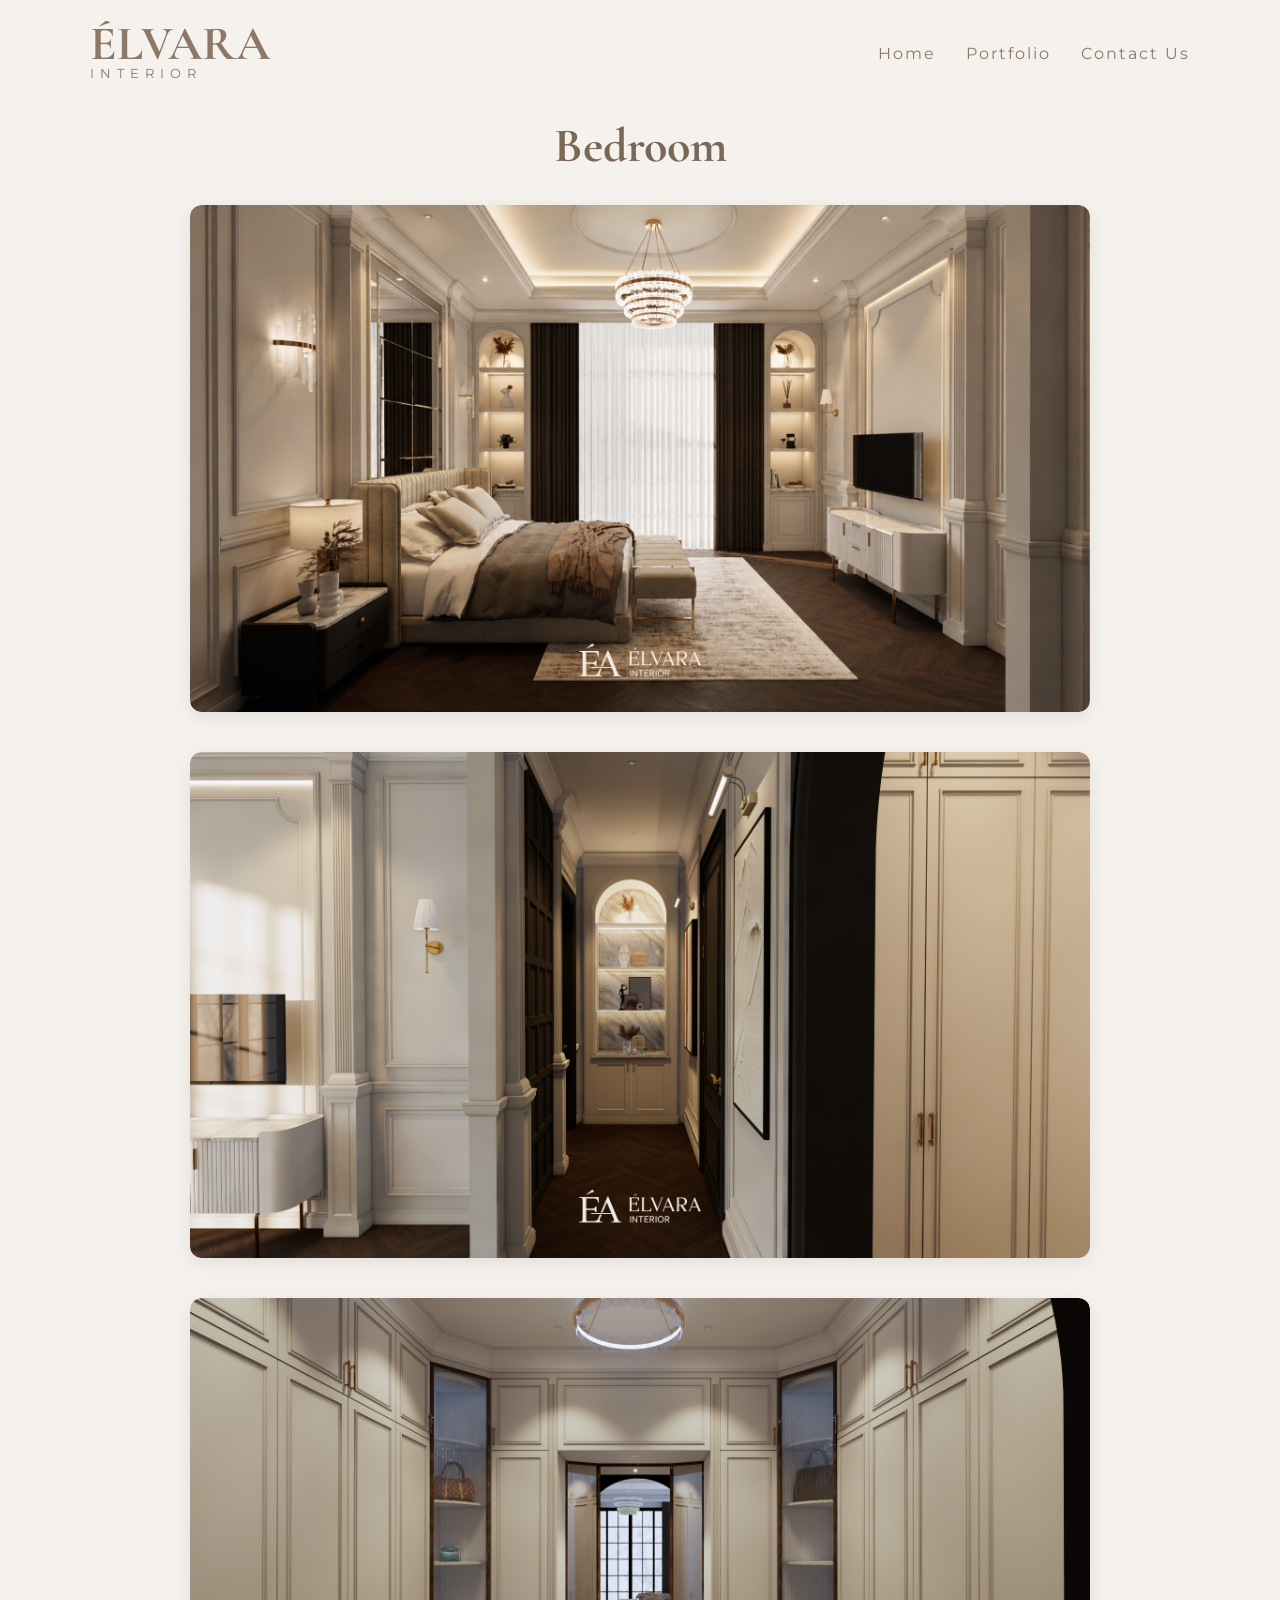
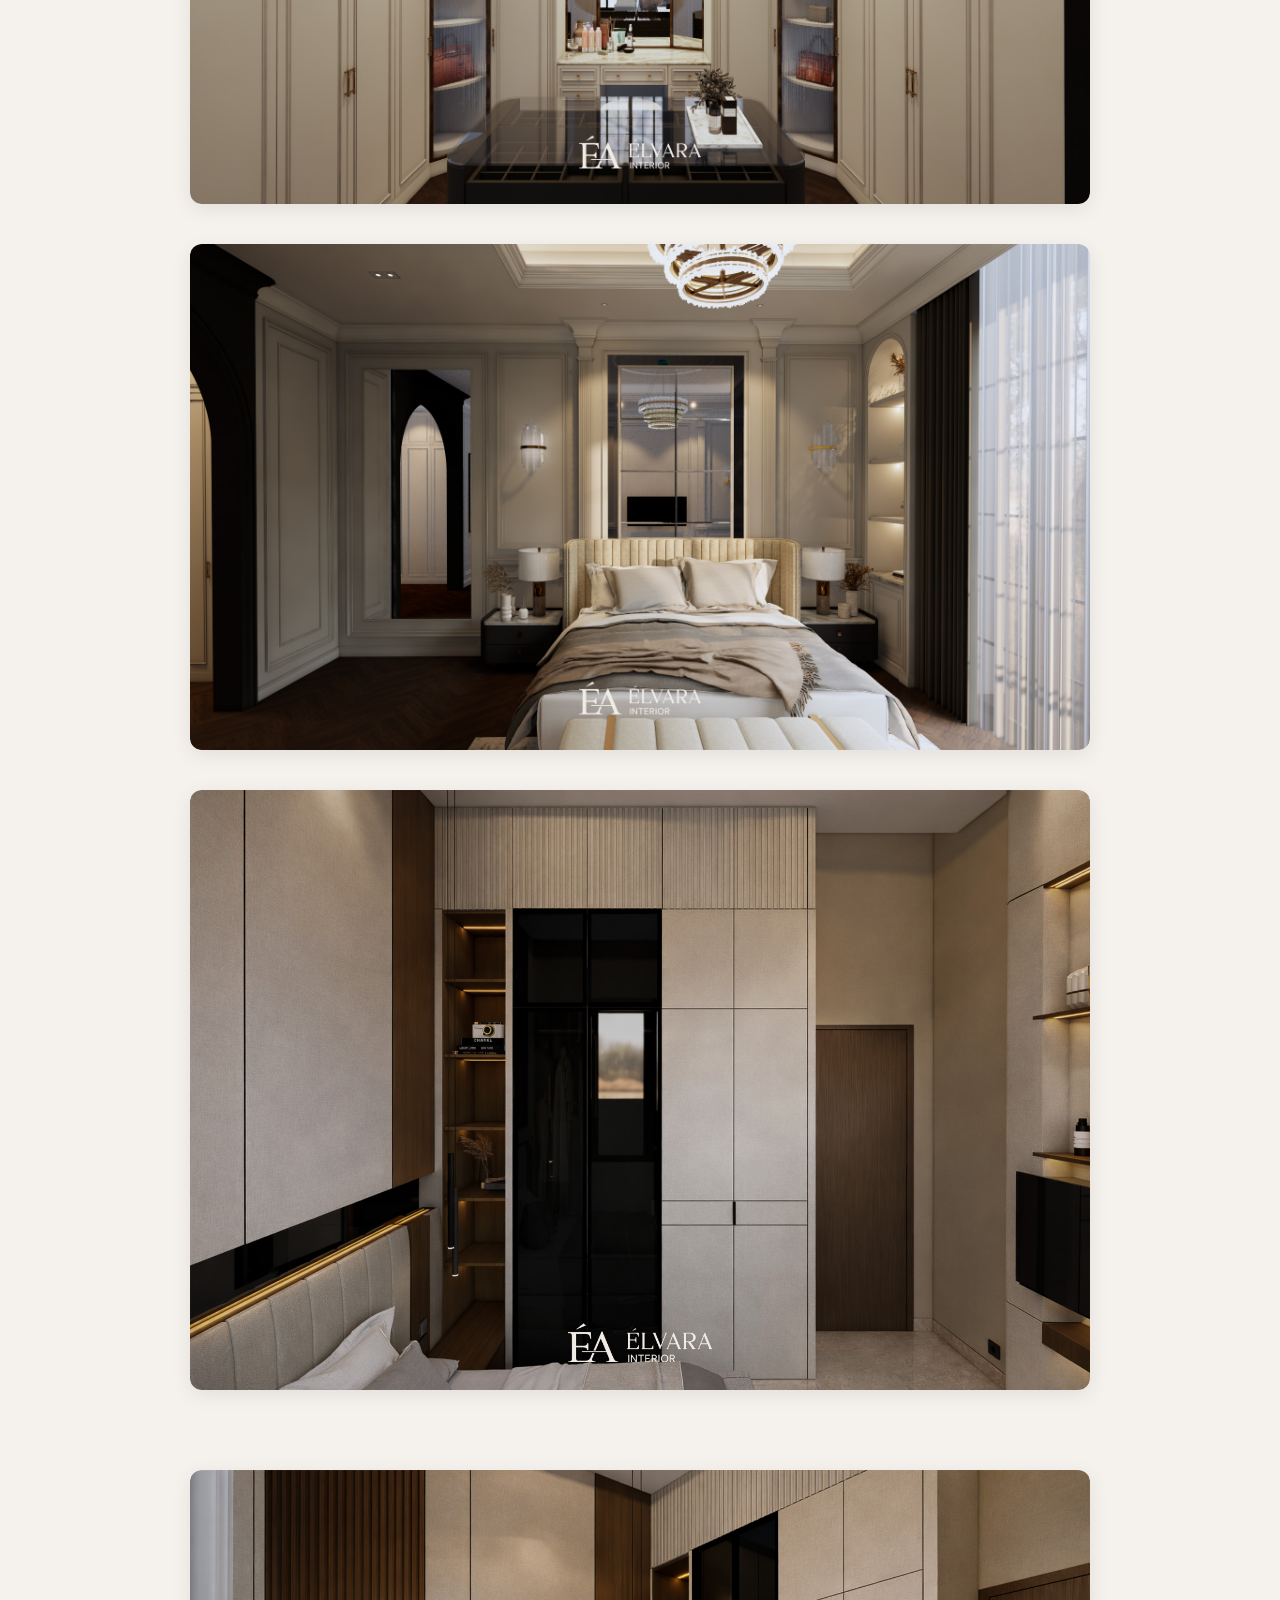
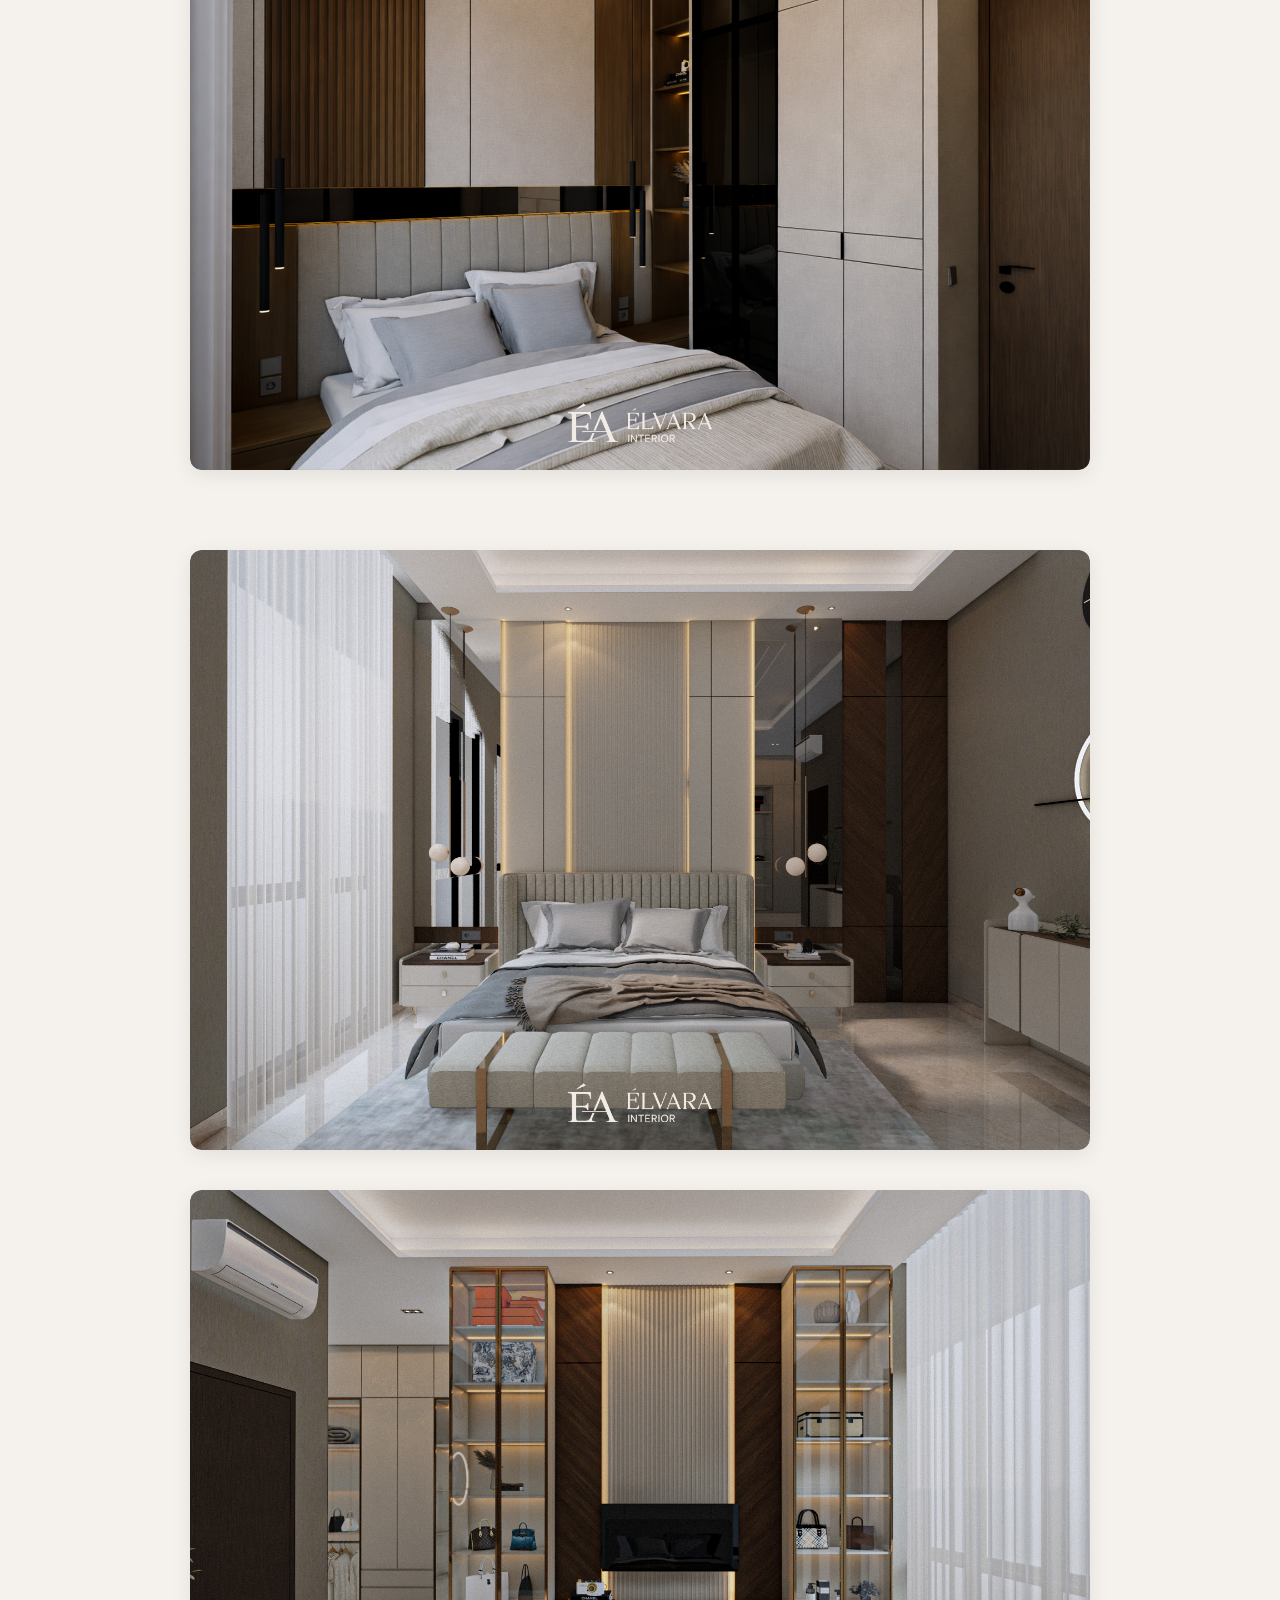
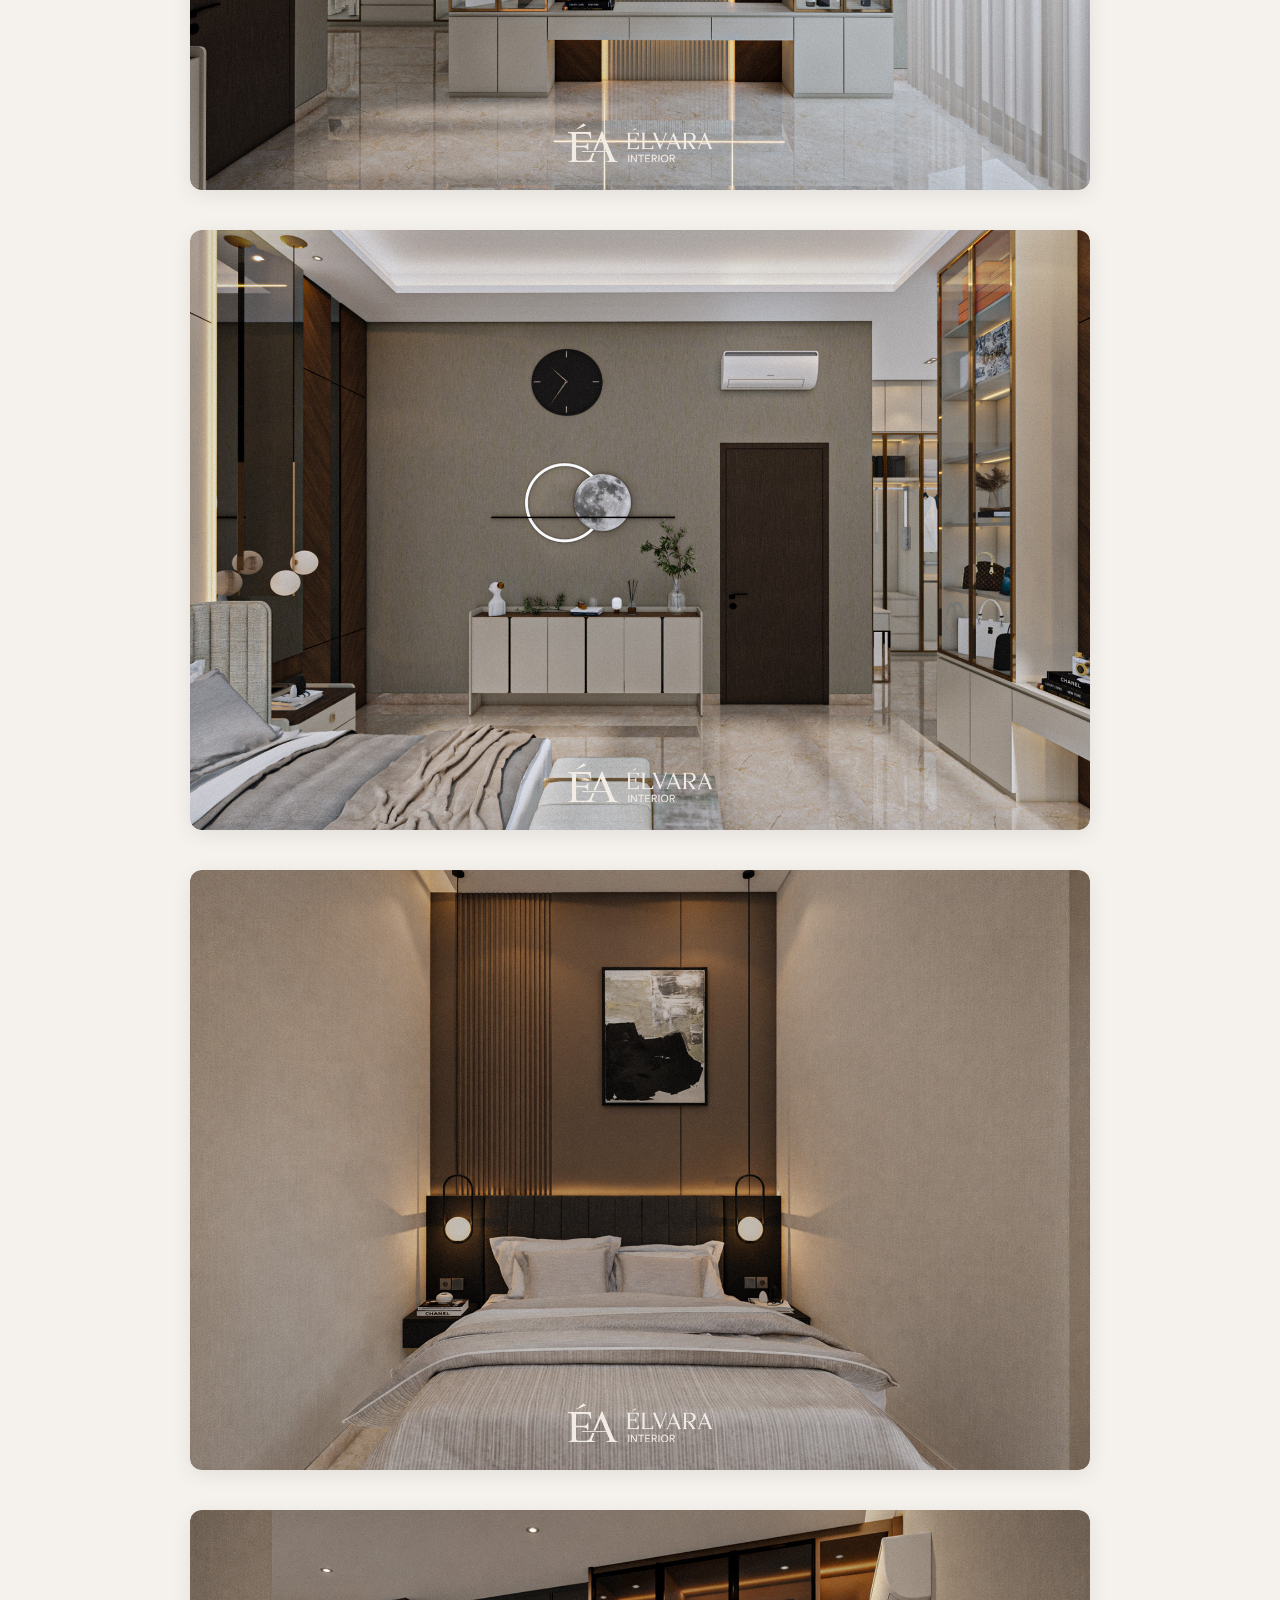
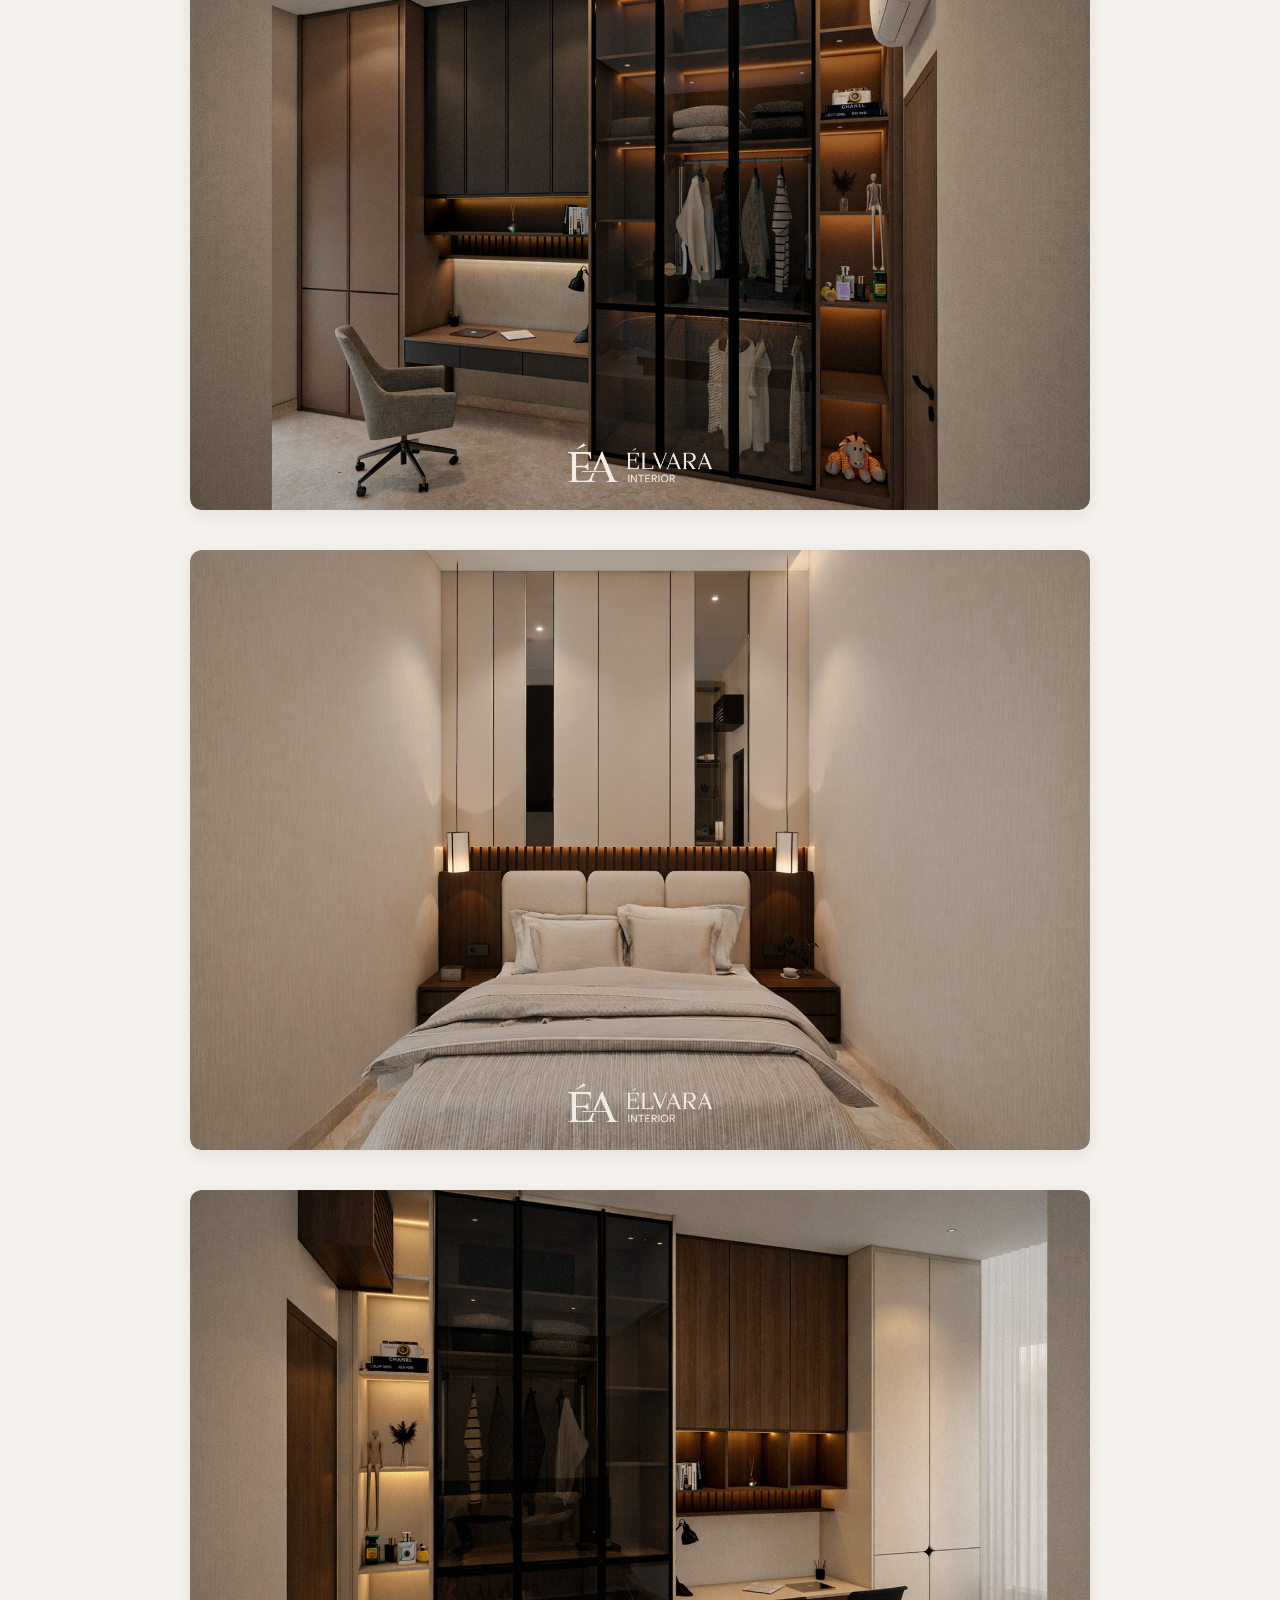
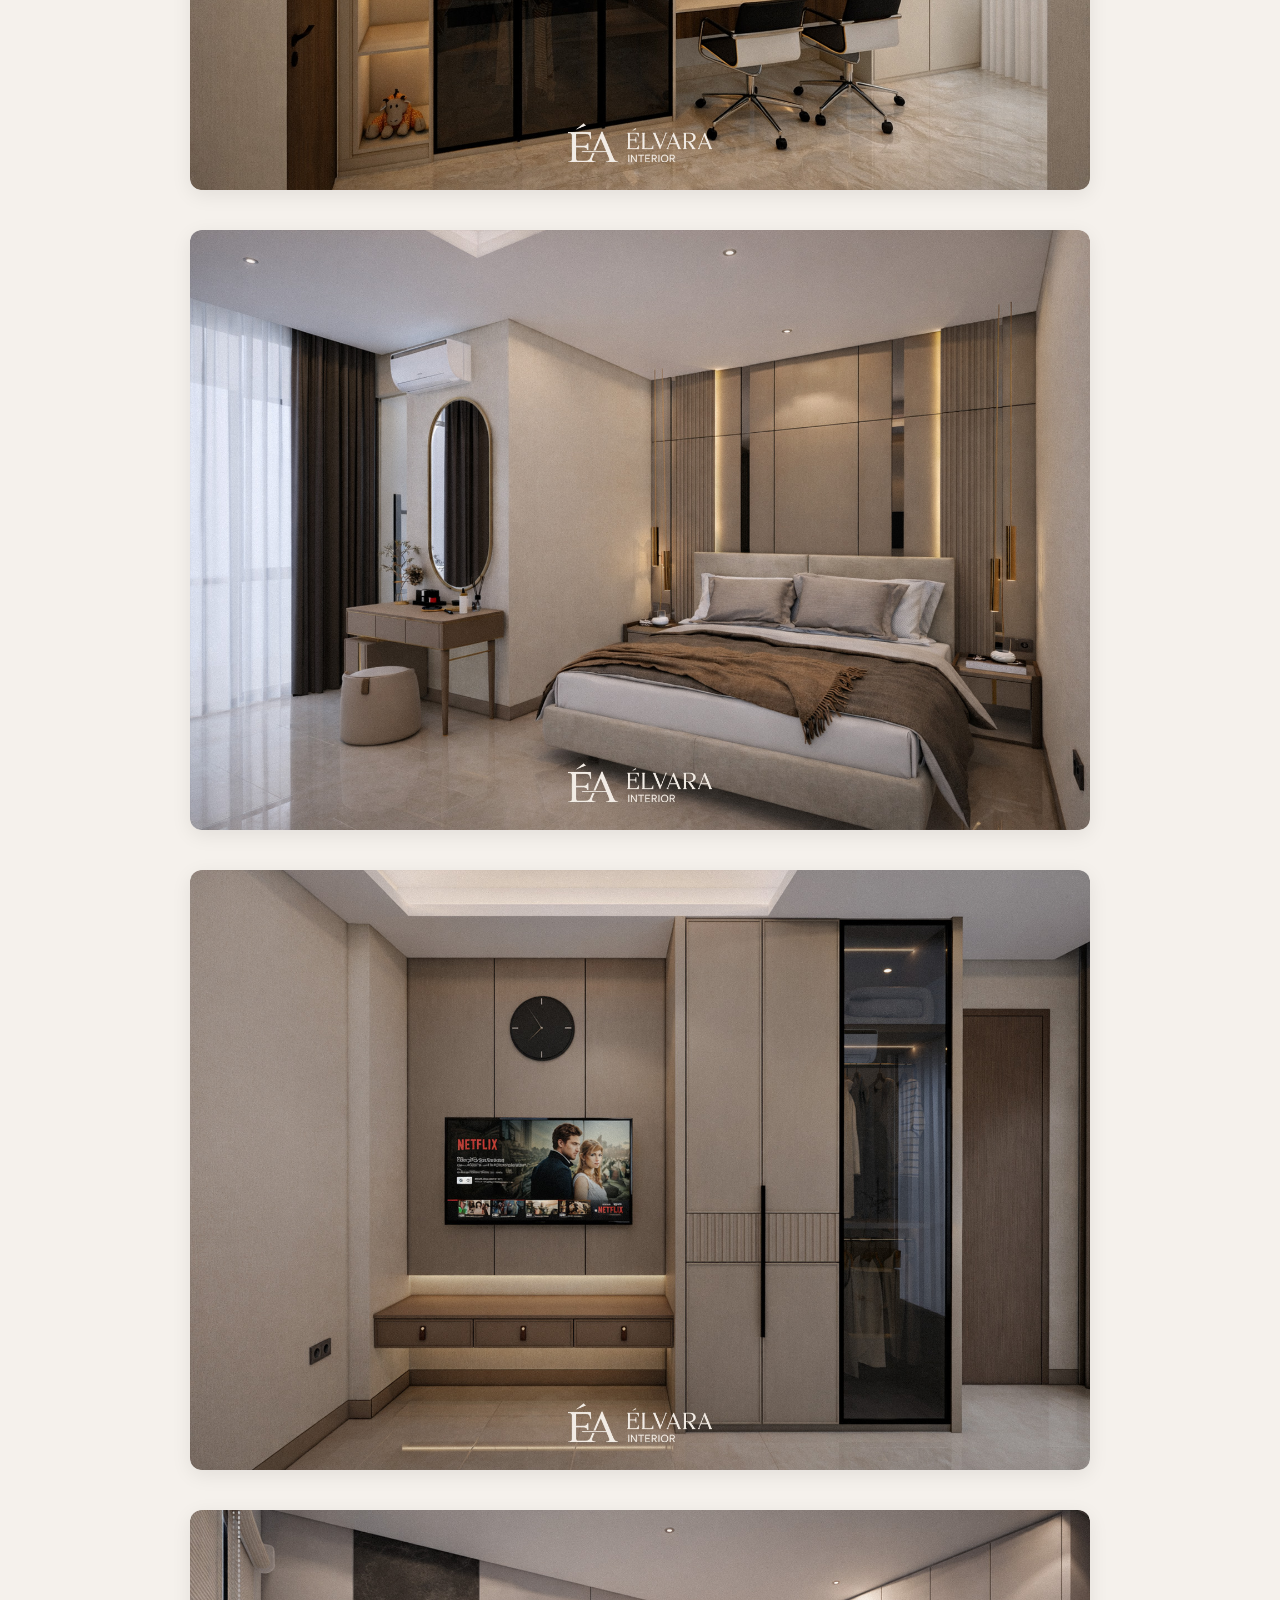
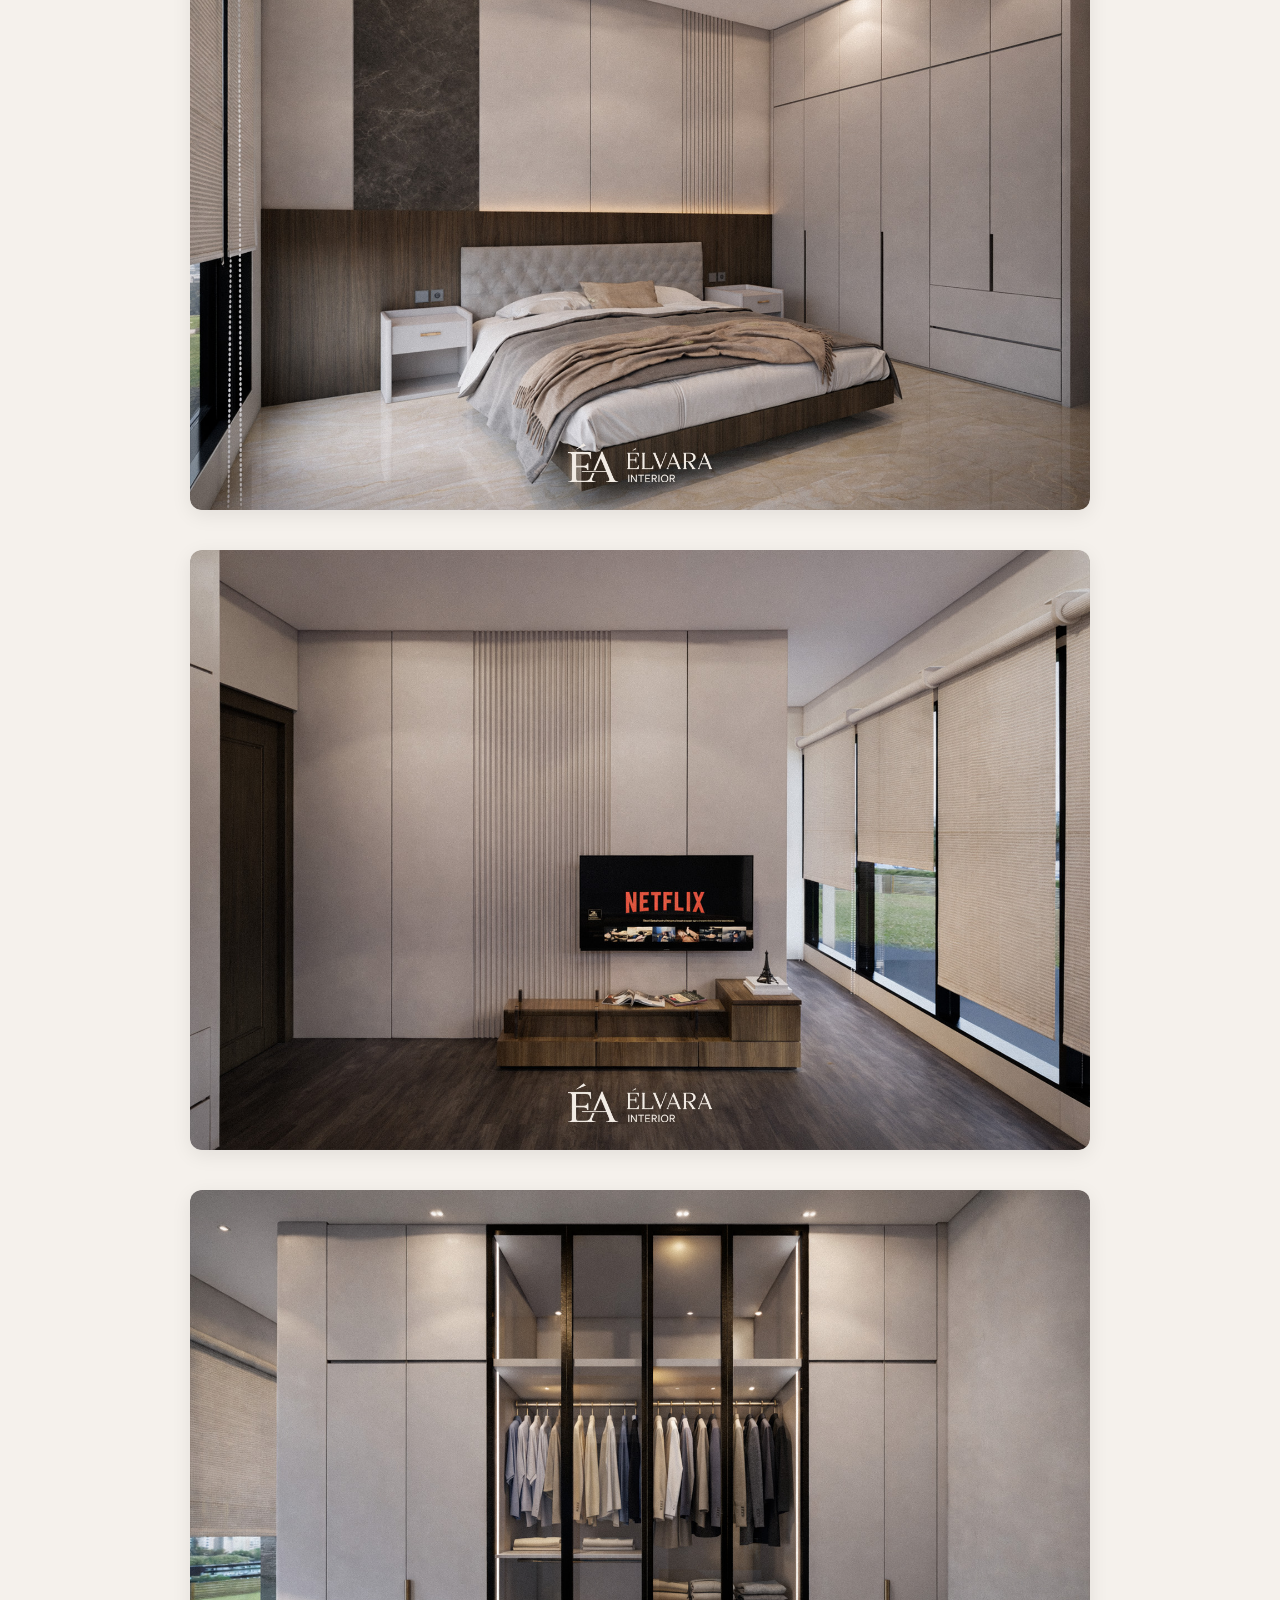
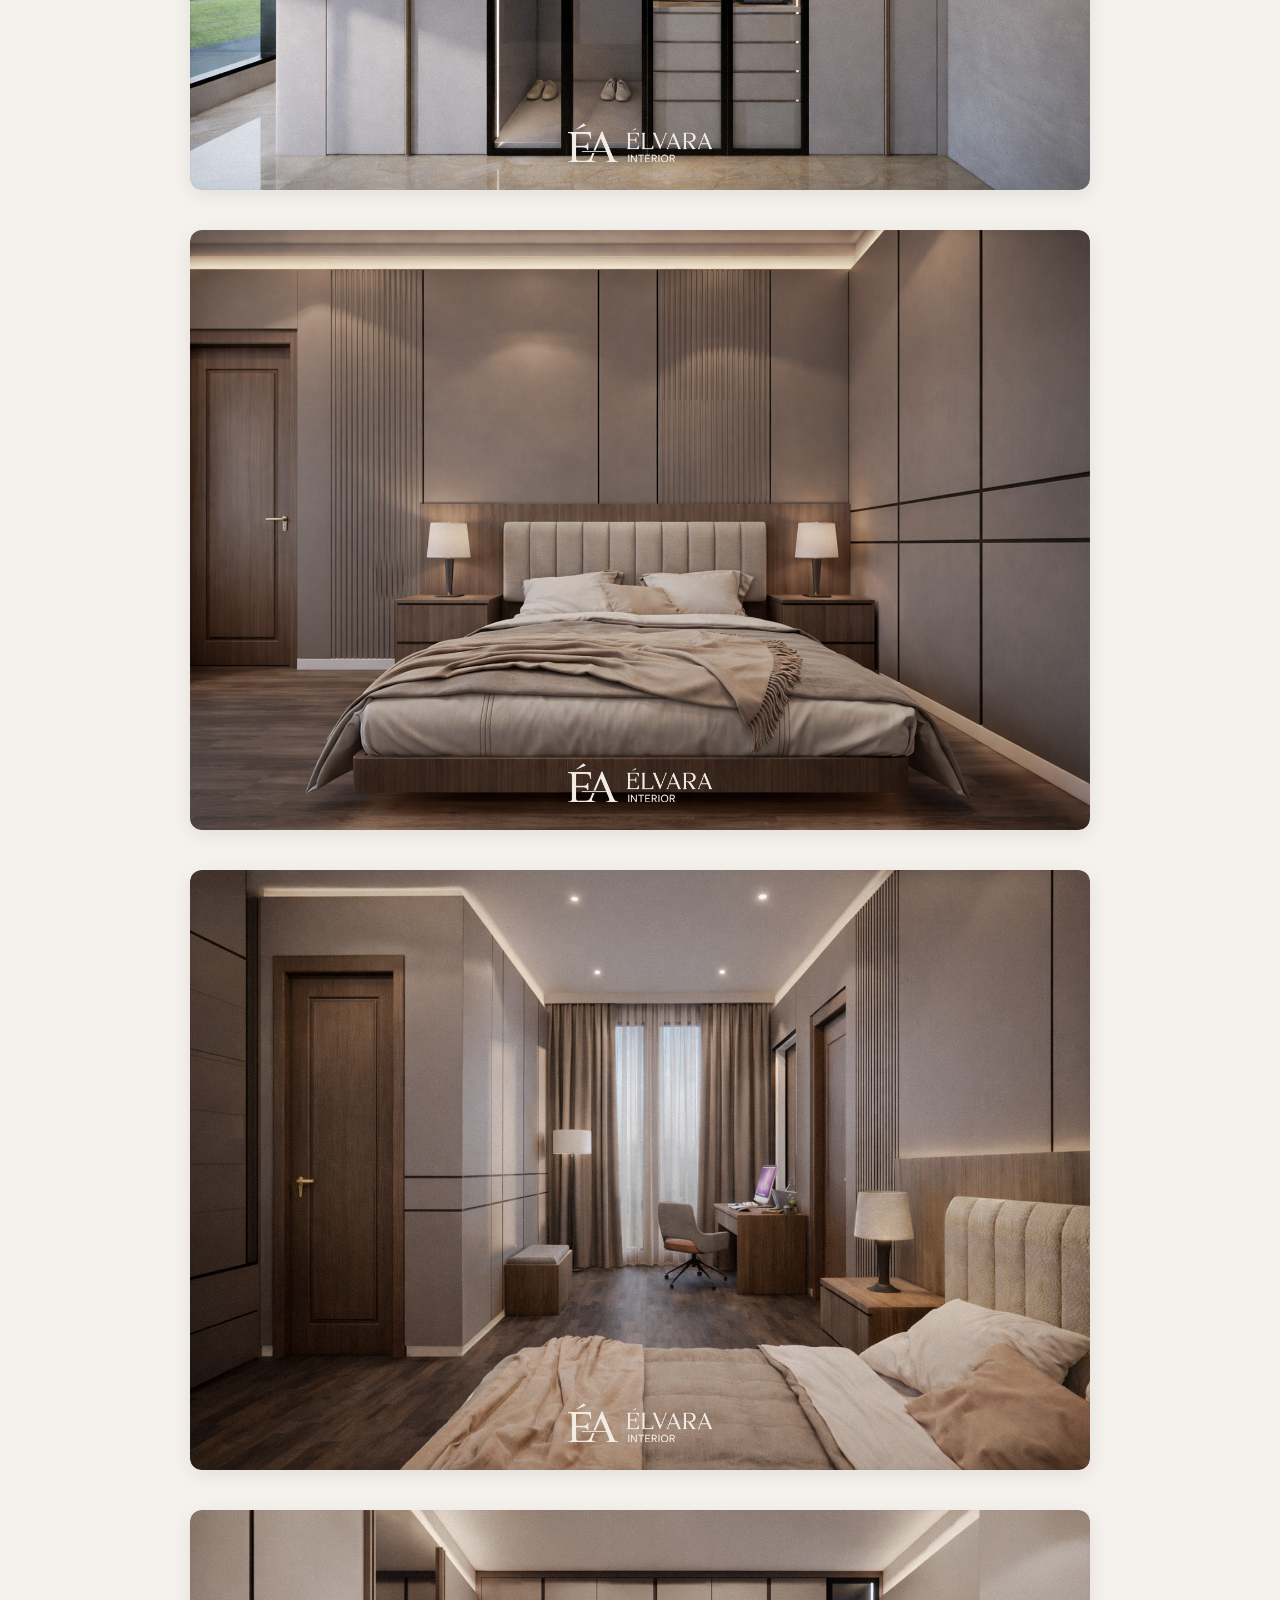
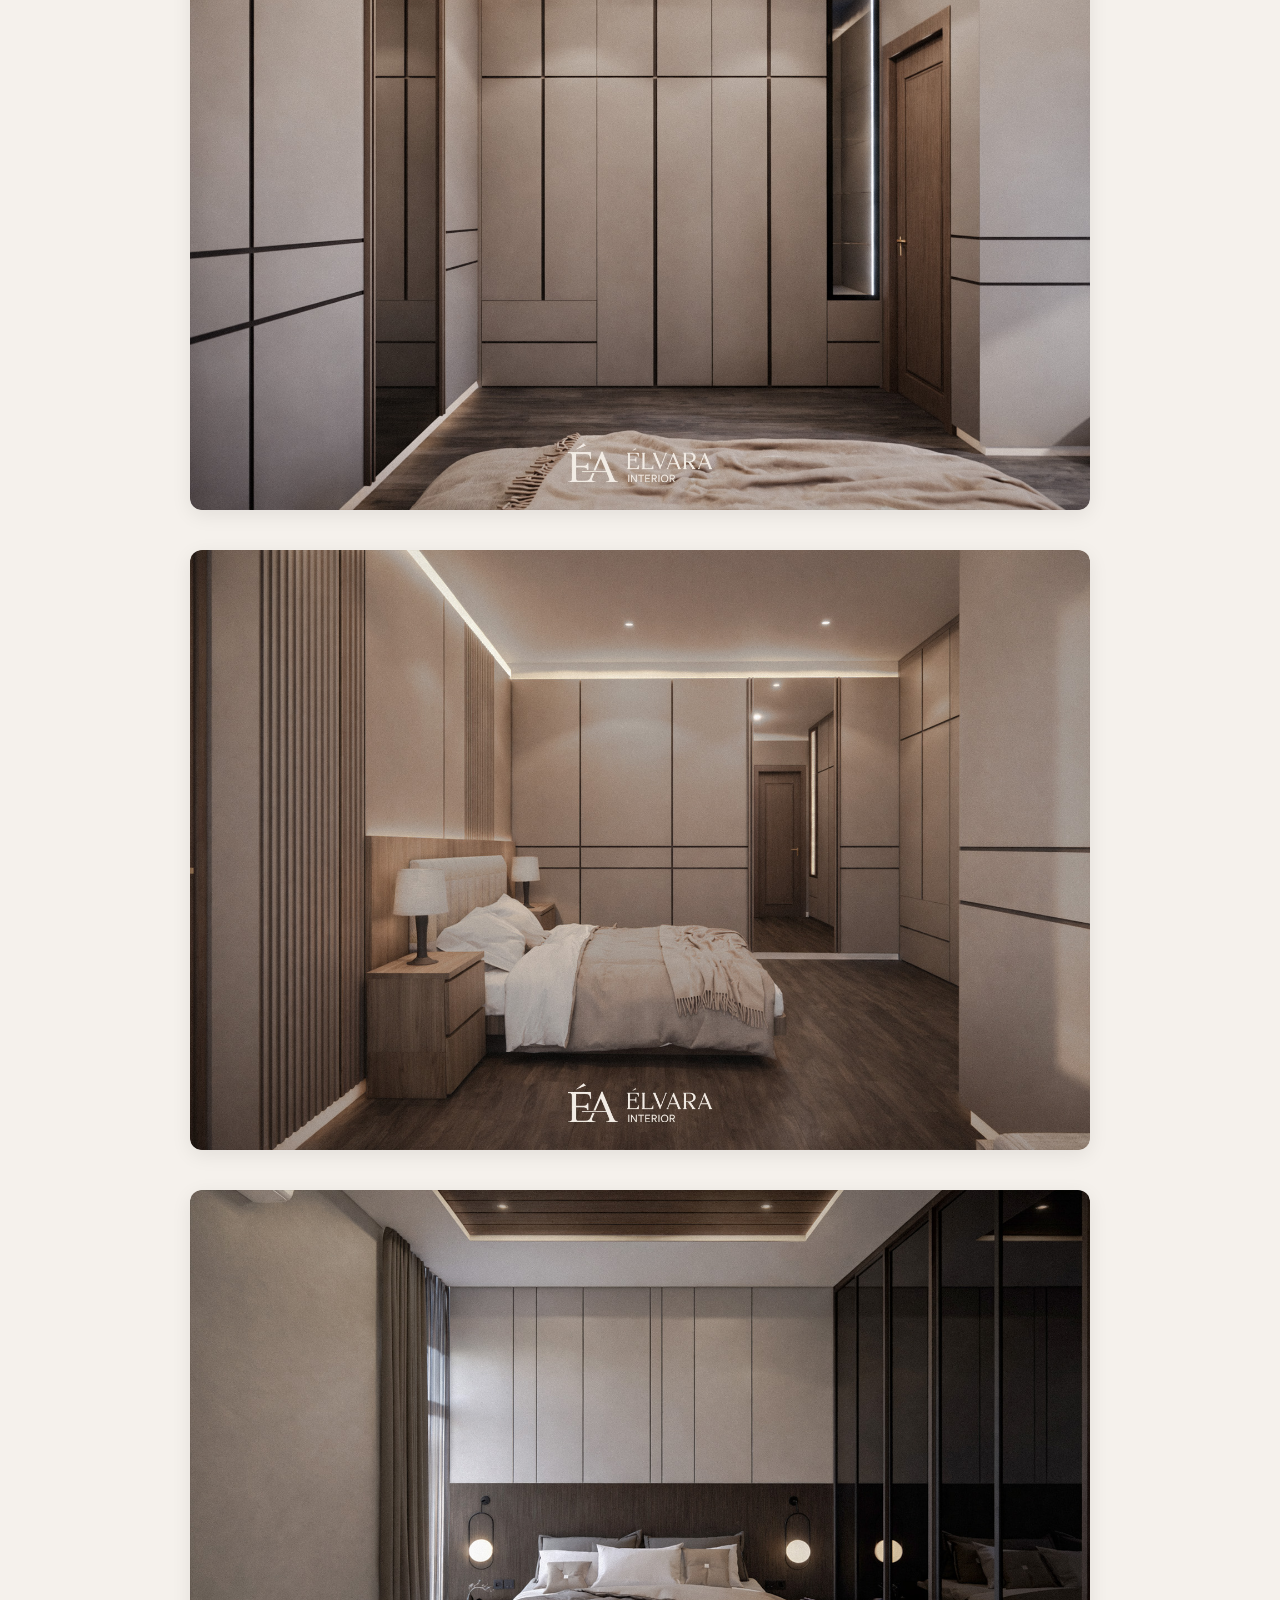
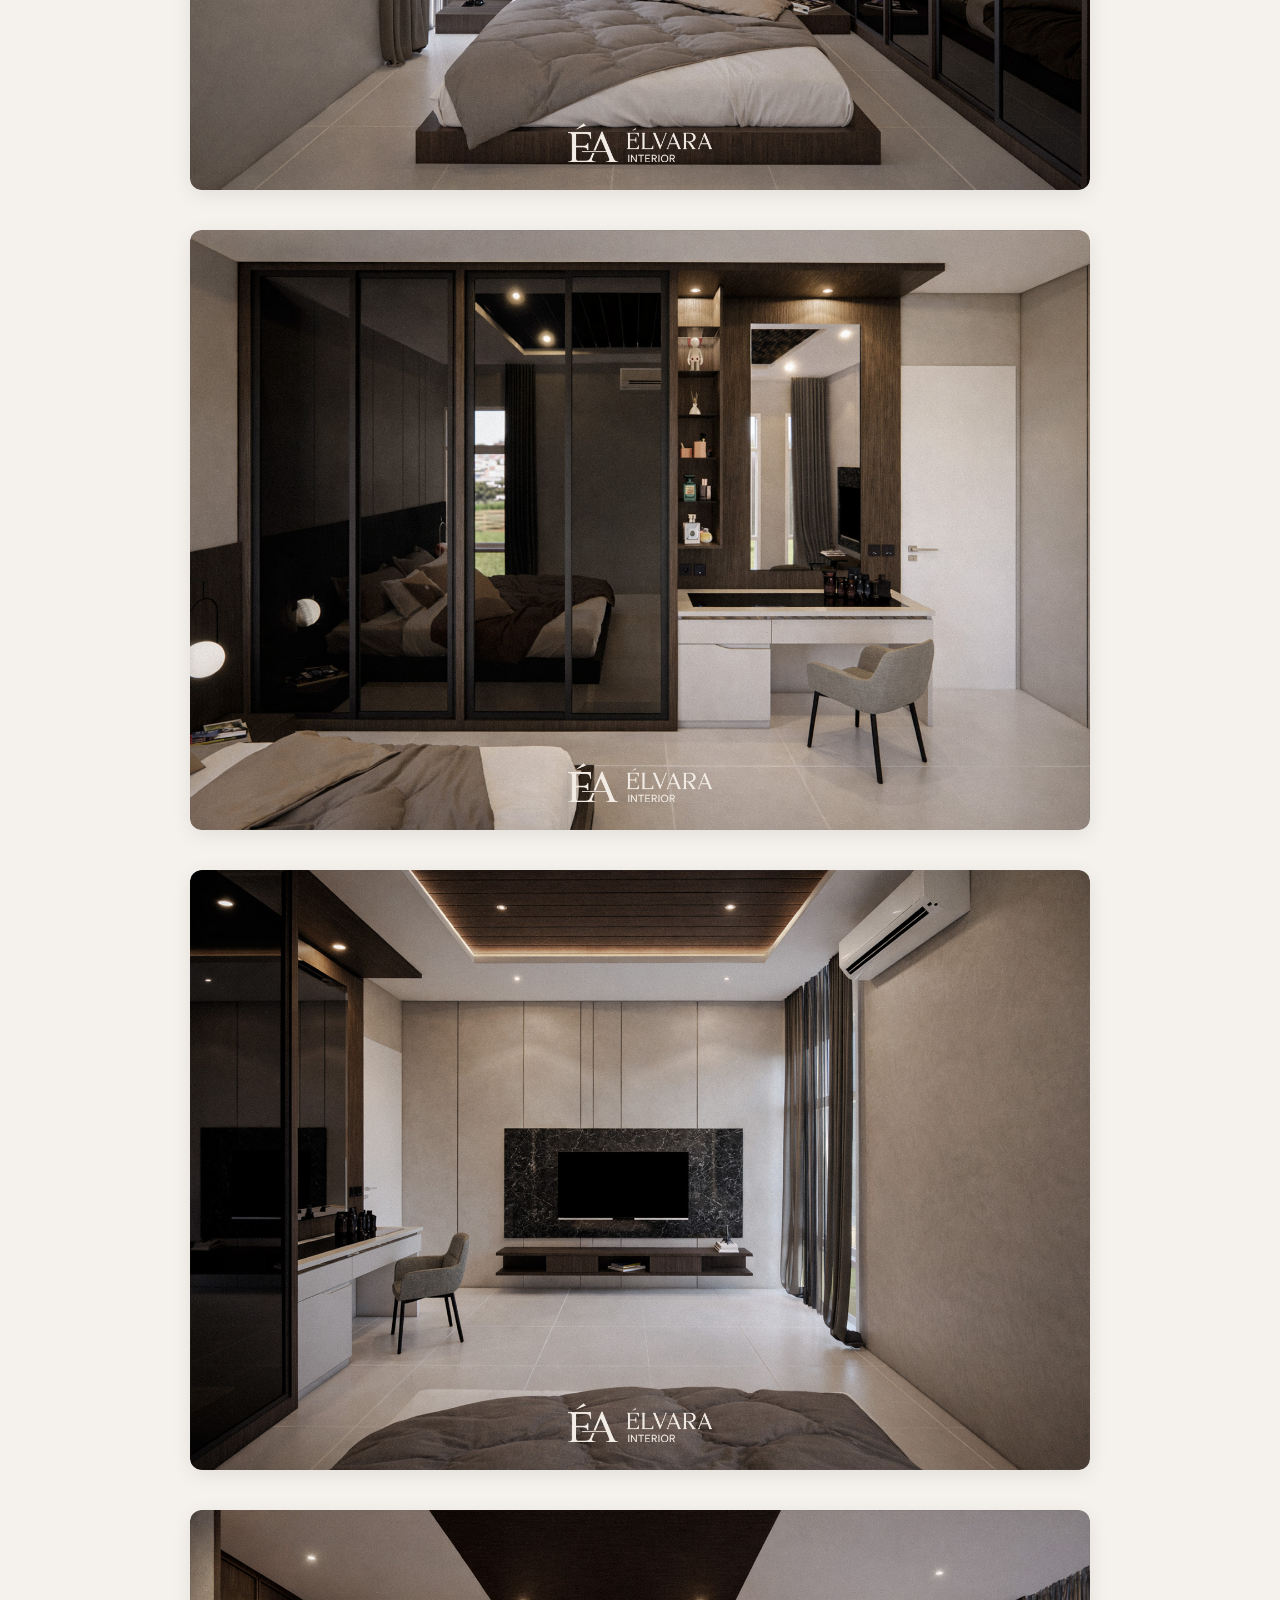
==== bedroom.html @ 2f5fa005 "elvara-interior" ====
<!DOCTYPE html>
<html lang="en">
<head>
    <meta charset="UTF-8">
    <meta name="viewport" content="width=device-width, initial-scale=1.0">
    <link rel="preconnect" href="https://fonts.gstatic.com" crossorigin>

<link href="https://fonts.googleapis.com/css2?family=Cormorant+Garamond:wght@300;400;500;600&family=Montserrat:wght@300;400&display=swap" rel="stylesheet">

<link rel="stylesheet" href="style.css">

<link rel="stylesheet"
href="https://cdnjs.cloudflare.com/ajax/libs/font-awesome/6.5.2/css/all.min.css">
    <title>Bedroom</title>
</head>
<body>
    <header>
        <div class="logo">

            <h1>ÉLVARA</h1>

            <span>INTERIOR</span>

        </div>

        <nav>

            <a href="index.html">Home</a>
            <a href="portfolio.html">Portfolio</a>
            <a href="contact.html">Contact Us</a>

        </nav>
    </header>
        
    <section class="page-title">
        <h2>Bedroom</h2>
    </section>
        <section class="gallery">

            <div class="project">
                <img src="bedroom 14.jpg" alt="">
            </div>

            <div class="project">
                <img src="bedroom 3.jpg" alt="">
            </div>

            <div class="project">
                <img src="bedroom 2.jpg" alt="">
            </div>

            <div class="project">
                <img src="bedroom 4.jpg" alt="">
            </div>

            <div class="project">
                <img src="Bedroom 5.jpg" alt="">
            </div>

            <div class="project">
                <img src="Bedroom 16.jpg" alt="">
            </div>

            <div class="project">
                <img src="bedroom 17.jpg" alt="">
            </div>

            <div class="project">
                <img src="Bedroom 18.jpg" alt="">
            </div>

            <div class="project">
                <img src="bedroom 19.jpg" alt="">
            </div>

            <div class="project">
                <img src="Bedroom 6.jpg" alt="">
            </div>
            <div class="project">
                <img src="Bedroom 7.jpg" alt="">
            </div>
            <div class="project">
                <img src="bedroom 20.jpg" alt="">
            </div>
            <div class="project">
                <img src="Bedroom 8.jpg" alt="">
            </div>
            <div class="project">
                <img src="bedroom 21.jpg" alt="">
            </div>
            <div class="project">
                <img src="Bedroom 9.jpg" alt="">
            </div>
            <div class="project">
                <img src="bedroom 22.jpg" alt="">
            </div>
            <div class="project">
                <img src="bedroom 23.jpg" alt="">
            </div>
            <div class="project">
                <img src="bedroom 24.jpg" alt="">
            </div>
            <div class="project">
                <img src="bedroom 25.jpg" alt="">
            </div>
            <div class="project">
                <img src="bedroom 26.jpg" alt="">
            </div>
            <div class="project">
                <img src="bedroom 1.jpg" alt="">
            </div>
            <div class="project">
                <img src="bedroom 27.jpg" alt="">
            </div>
            <div class="project">
                <img src="bedroom 28.jpg" alt="">
            </div>
            <div class="project">
                <img src="bedroom 29.jpg" alt="">
            </div>
            <div class="project">
                <img src="bedroom 30.jpg" alt="">
            </div>
            <div class="project">
                <img src="bedroom 31.jpg" alt="">
            </div>
            <div class="project">
                <img src="bedroom 32.jpg" alt="">
            </div>
            <div class="project">
                <img src="bedroom 33.jpg" alt="">
            </div>
            <div class="project">
                <img src="bedroom 34.jpg" alt="">
            </div>
            <div class="project">
                <img src="bedroom 35.jpg" alt="">
            </div>
            <div class="project">
                <img src="Bedroom 13.jpg" alt="">
            </div>
            <div class="project">
                <img src="Bedroom 36.jpg" alt="">
            </div>
            <div class="project">
                <img src="bedroom 37.jpg" alt="">
            </div>


        </section>

    <footer>

        © 2026 Elvara Interior

    </footer>

<script src="script.js"></script>
    
</body>
</html>
---- style.css ----
:root{

--bg:#F5F1EC;
--primary:#8D7868;
--accent:#E7DDD2;

}

*{
margin:0;
padding:0;
box-sizing:border-box;
}

html{
scroll-behavior:smooth;
}

body{

background:var(--bg);

font-family:'Montserrat',sans-serif;

color:var(--primary);

overflow-x:hidden;

}

/* SPLASH */

#splash{

position:fixed;

top:0;
left:0;

width:100%;
height:100vh;

background:var(--bg);

display:flex;

justify-content:center;
align-items:center;

z-index:9999;

animation:
fadeOut 2s ease forwards;

animation-delay:2s;

}

.splash-content{

text-align:center;

}

.splash-content h1{

font-family:'Cormorant Garamond',serif;

font-size:clamp(4rem,8vw,8rem);

letter-spacing:4px;

}

.splash-content span{

letter-spacing:10px;

display:block;

margin-top:5px;

}

.splash-content p{

margin-top:10px;

letter-spacing:3px;

}

@keyframes fadeOut{

to{

opacity:0;
visibility:hidden;

}

}

/* WEBSITE */

#website{

animation:showWebsite 3s;

}

@keyframes showWebsite{

from{
opacity:0;
}

to{
opacity:1;
}

}

header{

display:flex;

justify-content:space-between;

align-items:center;

padding:25px 7%;

}

.logo h1{

font-family:'Cormorant Garamond',serif;

font-size:3rem;

line-height:.8;

}

.logo span{

letter-spacing:6px;

font-size:.8rem;

}

nav{

display:flex;
gap:30px;

}

nav a{

text-decoration:none;

color:var(--primary);

letter-spacing:2px;

}

/* HERO */

.hero{

padding:0 7%;

}

.hero img{

width:100%;

display:block;

object-fit:cover;

border-radius: 10px;

}

/* ABOUT */

.about{

padding:90px 10%;

text-align:center;

}

.about h2{

font-family:'Cormorant Garamond',serif;

font-size:clamp(2rem,4vw,4rem);

margin-bottom:20px;

}

.about p{

max-width:700px;

margin:auto;

line-height:2;

}

/* WHY */

.why{

padding:90px 7%;

}

.why h2{

text-align:center;

font-family:'Cormorant Garamond',serif;

font-size:clamp(2rem,4vw,4rem);

margin-bottom:60px;

}

.why-grid{

display:grid;

grid-template-columns:1.3fr 1fr;

gap:30px;

}

.slider{

height:520px;

overflow:hidden;

position: relative;

border-radius: 12px;

}

.slider img{

    width:100%;
    height:100%;
    display: block;
    object-fit:cover;

    transition:
        opacity .8s ease,
        transform 8s ease;
}

.slider img.zoom{
    transform: scale(1.08);
}


.slider img.fade{
    opacity:0;
}

.slider::after{

    content:"";

    position:absolute;

    inset:0;

    background:linear-gradient(
        120deg,
        transparent,
        rgba(255,255,255,.85),
        rgba(255,210,150,.45),
        transparent
    );

    transform:translateX(-150%);

    opacity:0;

}

.slider.burn::after{

    animation:burn .8s ease;

}

@keyframes burn{

0%{

opacity:0;

transform:translateX(-150%);

}

40%{

opacity:.9;

}

100%{

opacity:0;

transform:translateX(150%);

}

}


.stats{

display:flex;

flex-direction:column;

gap:18px;


}

.stat-card{

flex:1;

background:var(--accent);

display:flex;

justify-content:center;
align-items:center;

text-align:center;

letter-spacing:3px;

line-height:2;

transition:.3s;

border-radius: 10px;

}

.stat-card:hover{

transform:translateY(-4px);

}

/* SERVICES */

.services{

padding:90px 7%;

text-align:center;

}

.services h2{

font-family:'Cormorant Garamond',serif;

font-size:clamp(2rem,4vw,4rem);

margin-bottom:60px;

}

.accordion{

display:grid;

grid-template-columns:1fr 1fr;

gap:30px;

max-width:900px;

margin:auto;

}

.accordion-btn{

width:100%;

background:none;

border:none;

cursor:pointer;

font-family:'Cormorant Garamond',serif;

font-size:1.5rem;

color:var(--primary);

margin-bottom:10px;

}

.accordion-content{

background:var(--accent);

overflow:hidden;

max-height:0;

transition:.5s;

border-radius:10px;

}

.accordion-content p{

padding:30px;

font-family:'Cormorant Garamond',serif;

font-size:1.4rem;

line-height:1.8;

}

.accordion-item.active .accordion-content{

max-height:220px;

}

/* DISCOVER */

.discover{

padding:80px 7%;

text-align:center;

}

.discover h2{

font-family:'Cormorant Garamond',serif;

font-size:clamp(2rem,4vw,4rem);

margin-bottom:30px;

}

.instagram{

display:flex;

justify-content:center;
align-items:center;

gap:15px;

background:var(--accent);

padding:20px;

text-decoration:none;

color:var(--primary);

font-size:1.5rem;

}

footer{

text-align:center;

padding:25px;

letter-spacing:4px;

}

/* MOBILE */

@media(max-width:768px){

header{

flex-direction: column;
justify-content: center;
gap:18px;
align-items: center;
display: flex;
padding: 20px;

}

nav{

width:100%;
display:flex;
justify-content:center;
margin-top:10px;
flex-wrap: wrap;

}

.logo{
    text-align: center;
}
.logo h1{
    font-size: 2.5rem;
}

.logospan{
    font-size: .65rem;
    letter-spacing: 5px;
}

.why-grid{

    grid-template-columns:1fr;

}

.accordion{

    grid-template-columns:1fr;

}

.slider{

height:320px;

}

}

.portfolio{
    padding: 70px 8%;
    background-color: #f7f2ee;
}

.portfolio h2{
    text-align: center;
    font-family: 'Cormorant Garamond', serif;
    font-size: 42px;
    margin-bottom: 40px;
}

.portfolio-grid{
    display: grid;
    grid-template-columns: repeat(2,1fr);
    gap: 30px;
}

.porfolio-card{
    position: relative;
    overflow: hidden;
    border-radius: 15px;
}

.portfolio-card img{
    width: 100%;
    display: block;
    transition: 4s;
}

.portfolio-card:hover .overlay{

    opacity:1;
}

.overlay h3{
    color: white;
    font-family: 'Cormorant Garamond', serif;
    font-size: 35px;
    letter-spacing: 2px;
}

/* ===========================
   GALLERY PAGE
=========================== */

.back{
    display: inline-block;
    margin: 30px;
    text-decoration: none;
    color: #555;
    font-size: 18px;
}

.gallery{
    width: 100%;
    max-width: 900px;
    margin: auto;
    display: flex;
    flex-direction: column;
    gap: 40px;
    padding-bottom: 70px;
}

.project{
    overflow: hidden;
    border-radius: 12px;
    cursor: pointer;
    transition: .4s ease;
    box-shadow: 0 5px 20px rgba(0,0,0,.08);
}

.project:hover{
    transform: translateY(-8px);
    box-shadow: 0 20px 40px rgba(0,0,0,.15);
}

.project img{
    width: 100%;
    border-radius: 10px;
    display: block;
    transition: transform .8s ease   
}

.project:hover img{
    transform: scale(1.08);
}

.projecy p{
    text-align: center;
    margin-top: 15px;
    font-family: 'Cormorant Garamond', serif;
    font-size: 24px;
}



/* ===== PORTFOLIO ===== */

.portfolio{
    width:90%;
    max-width:1200px;
    margin:80px auto;
}

.portfolio h2{
    text-align:center;
    margin-bottom:40px;
    font-family:'Cormorant Garamond', serif;
    font-size:48px;
    color:#7a6858;
}

.portfolio-grid{
    display:flex;
    flex-direction:column;
    gap:35px;
}

.portfolio-card{
    position:relative;
    display:block;
    overflow:hidden;
    border-radius:8px;
}

.portfolio-card img{
    width:100%;
    display:block;
    transition:.4s;
}

.portfolio-card:hover img{
    transform:scale(1.03);
}

.overlay{

    position:absolute;
    top:0;
    left:0;

    width:100%;
    height:100%;

    display:flex;
    justify-content:center;
    align-items:center;

    background:rgba(0,0,0,0.15);

}

.overlay h3{

    padding:10px 28px;

    background:rgba(180,165,155,.85);

    color:white;

    font-family:'Cormorant Garamond', serif;

    font-size:26px;
    font-weight:400;

    border-radius:4px;

    transition:.3s;

}

.portfolio-card:hover .overlay h3{

    background:#9c8474;
    transform:scale(1.05);

}

.page-title{
    width: 100%;
    display: flex;
    justify-content: center;
    align-items: center;
    margin: 10px 0 30px;
}

.page-title h2{
    margin: 0;
    font-size: 48px;
    font-family: 'Cormorant Garamond', serif;
    color: #7a6756;
}

/* ===== cobain di kitchen ===== */
.slider-container{
    position: relative;
    width: 90%;
    margin: auto;
}
#mainImage{
    width: 100%;
    border-radius: 12px;
    transition: .5s ease;
    box-shadow: 0 10px 30px rgba(0,0,0,.15);
}

.slider-btn{
    position: absolute;
    top: 50%;
    transform: translateY(-50%);
    width: 50px;
    height: 50px;
    border: none;
    border-radius: 50%;
    background: rgba(225,225,225,.9);
    cursor: pointer;
    font-size: 18px;
    transition: .3s;
}

.slide-btn:hover{
    background: #9b806d;
    color: white;
}

.prev{
    left: 20px;
}

.next{
    right: 20px;
}

.thumbnail-container{
    margin-top: 25px;
    display: flex;
    justify-content: center;
    gap: 15px;
    flex-wrap:wrap;
}

.thumbnail{
    width: 110px;
    height: 75px;
    object-fit: cover;
    border-radius: 8px;
    cursor: pointer;
    opacity: .6s;
    transition: .3s;
}

.thumbnail:hover{
    opacity: 1;
    transform: scale(1.08);
}

.thumbnail.active{
    opacity: 1;
    border: 3px solid #9b806d;
}

.ongoing{

    width:70%;
    max-width:850px;
    margin:80px auto;
    gap: 50px;
}

.video-container{

    overflow:hidden;

    border-radius:15px;
    

    box-shadow:0 15px 35px rgba(0,0,0,.15);
}

.video-container video{

    width:100%;

    display:block;

}

.project-info{

    text-align:center;

    margin-top:8px;

    padding-bottom: 40px;

}

.project-info h3{

    margin:0;

    font-family:'Cormorant Garamond', serif;

    font-size:20px;

    font-weight:500;

    color:#7A6756;

}

.project-info p{

    margin-top:8px;
    margin-bottom: 10px;

    font-family:'Montserrat', sans-serif;

    font-size:14px;

    color:#9B8A7A;

    letter-spacing:1px;

}

.contact-grid{

    width:85%;
    max-width:1000px;

    margin:70px auto;

    display:grid;

    grid-template-columns:repeat(auto-fit,minmax(250px,1fr));

    gap:30px;

}

.contact-card{

    background:white;

    padding:45px 30px;

    border-radius:20px;

    text-align:center;

    text-decoration:none;

    color:#7A6756;

    box-shadow:0 10px 25px rgba(0,0,0,.08);

    transition:.4s ease;


}

.contact-card:hover{

    transform:translateY(-10px);

    box-shadow:0 20px 40px rgba(0,0,0,.12);

}

.contact-card i{

    font-size:45px;

    margin-bottom:20px;

    color:#9B806D;

}

.contact-card h3{

    font-family:'Cormorant Garamond',serif;

    font-size:34px;

    margin-bottom:10px;

}

.contact-card p{

    font-family:'Montserrat',sans-serif;

    font-size:15px;

    color:#8E7C6A;

}

.contact-grid a{
    text-decoration: none;
    color: inherit;
}
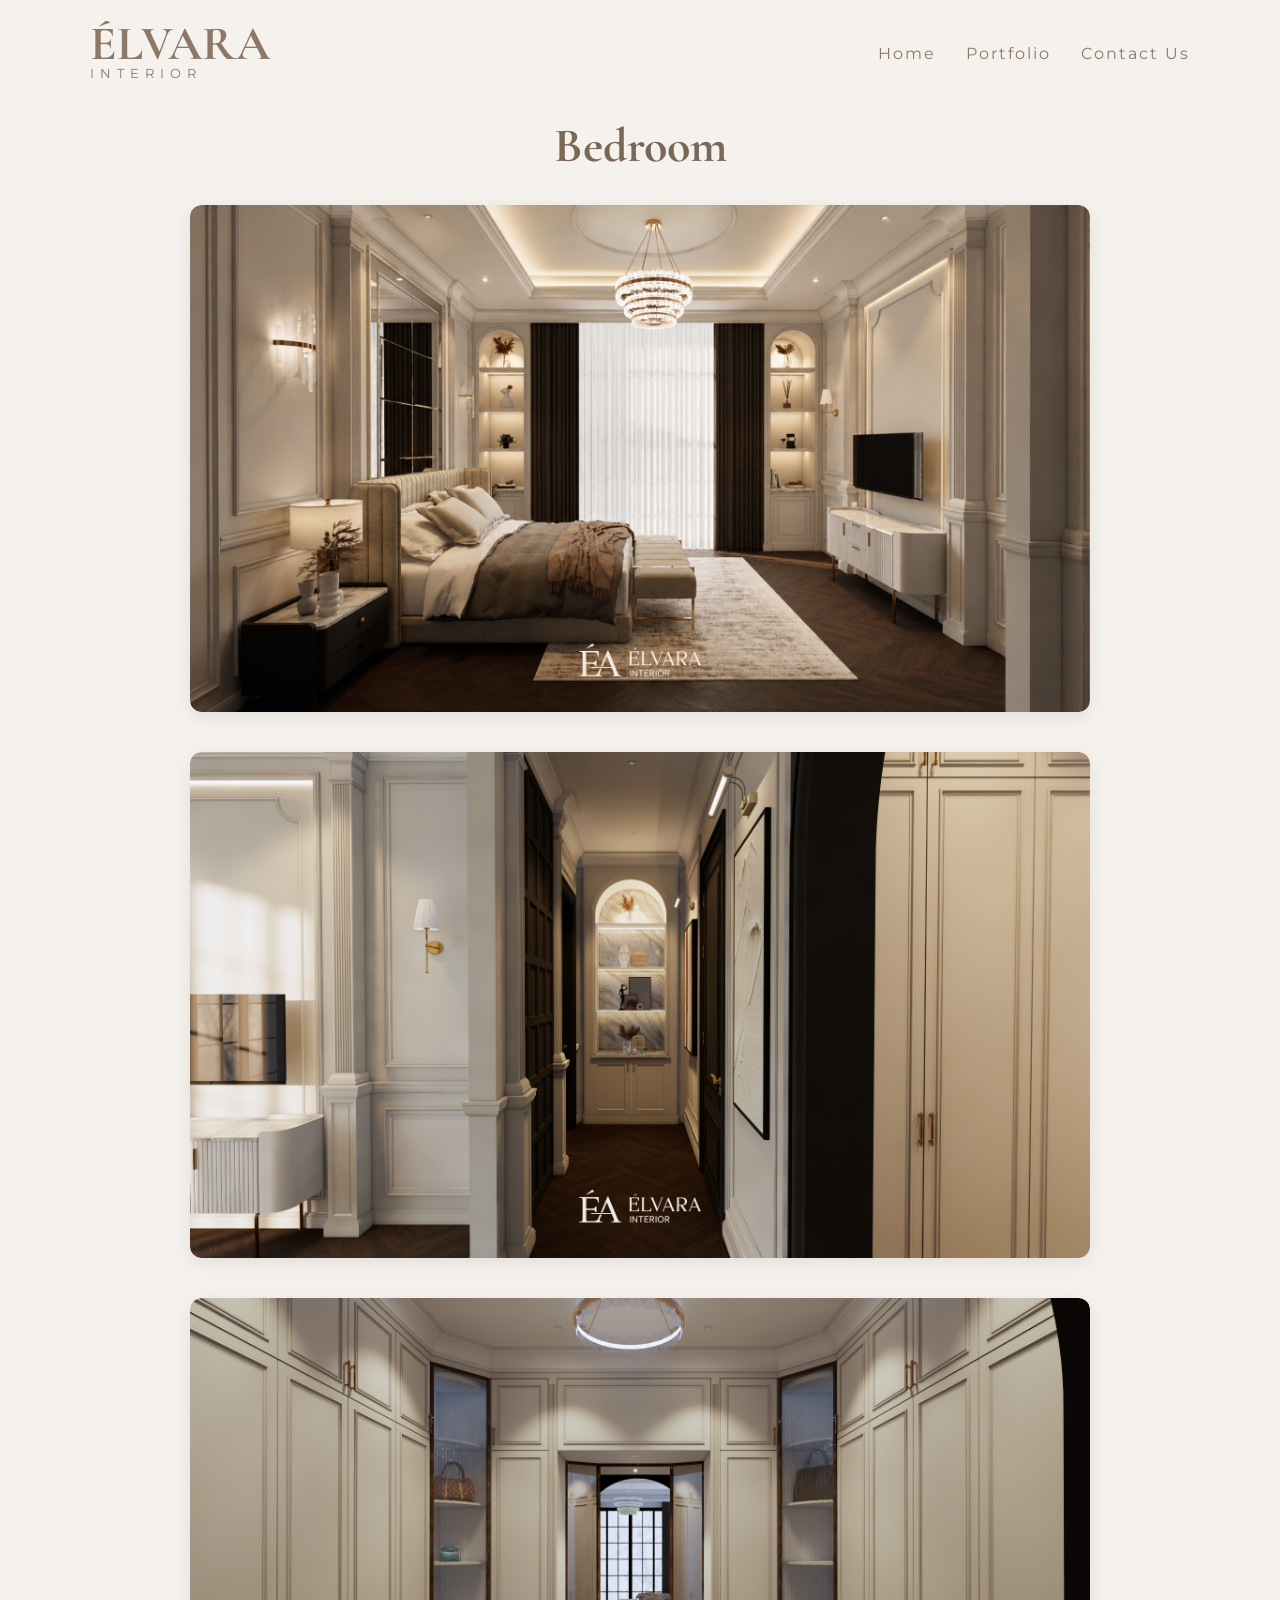
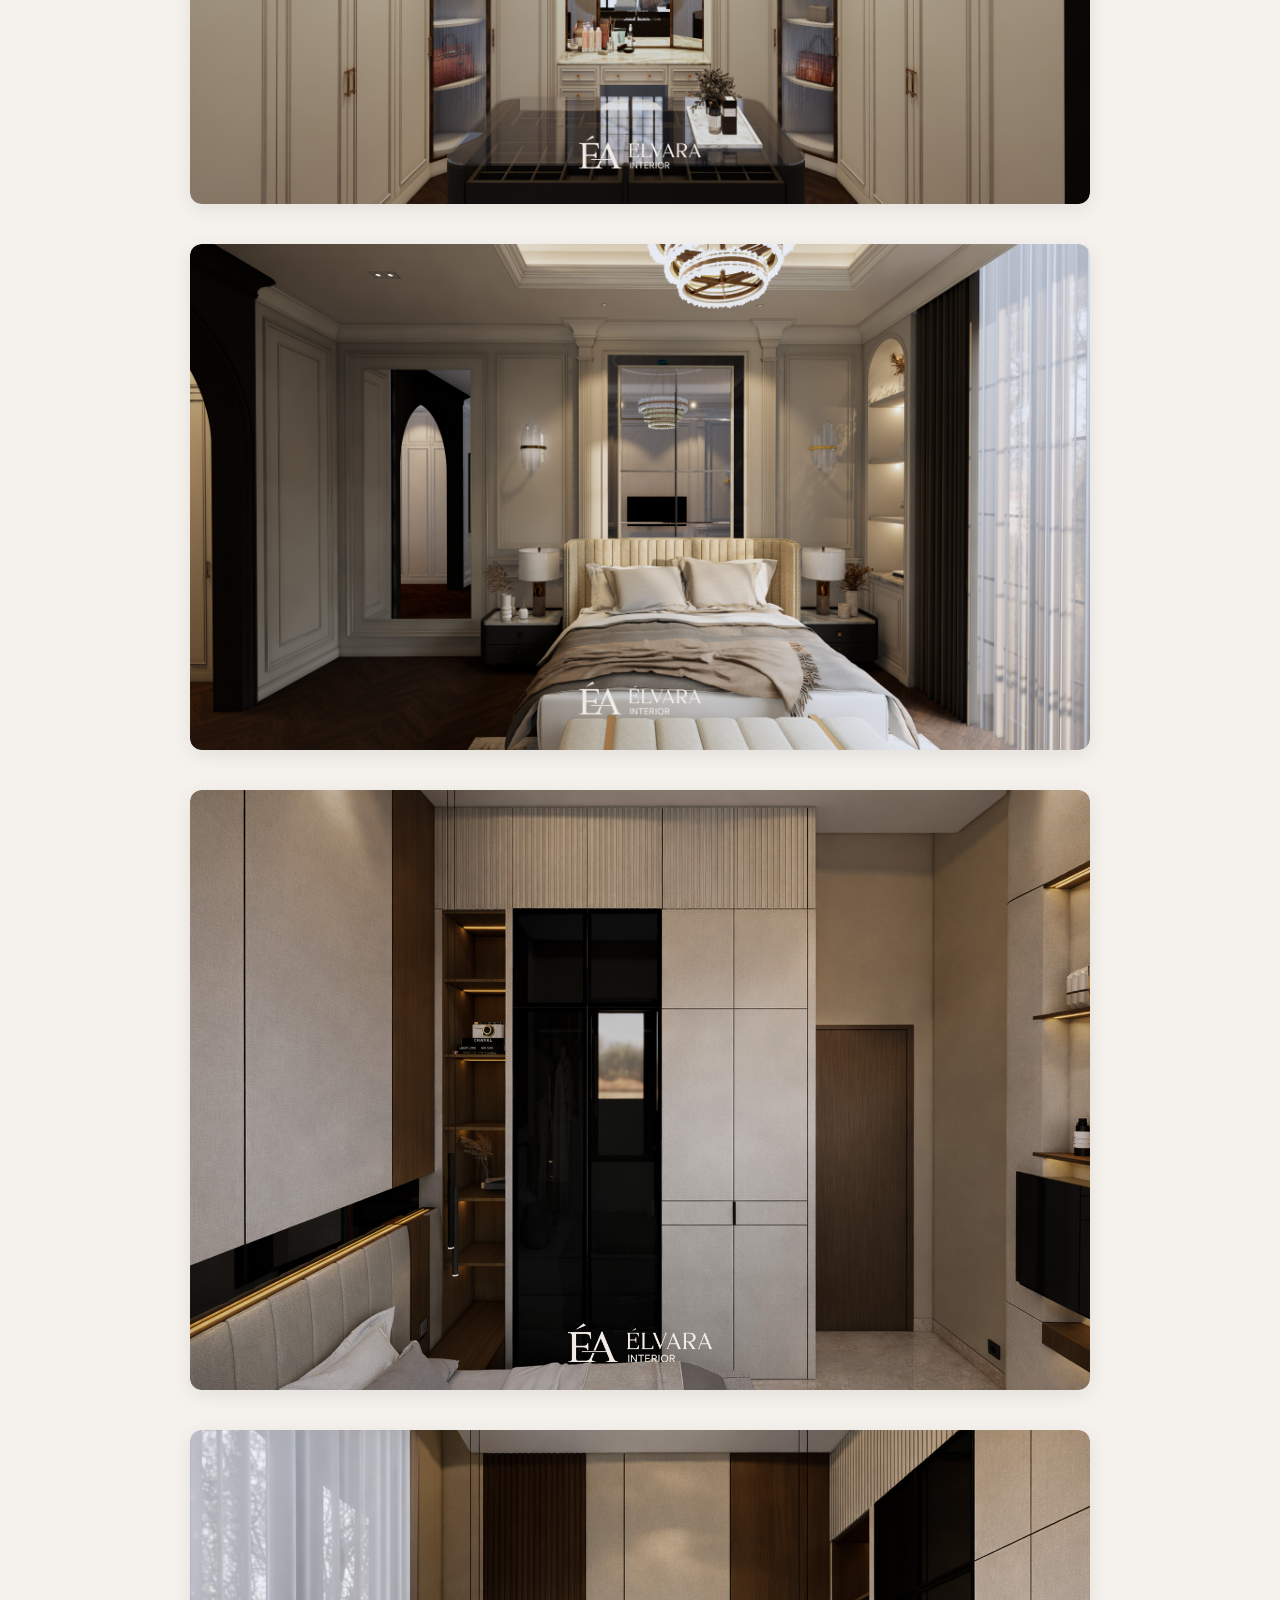
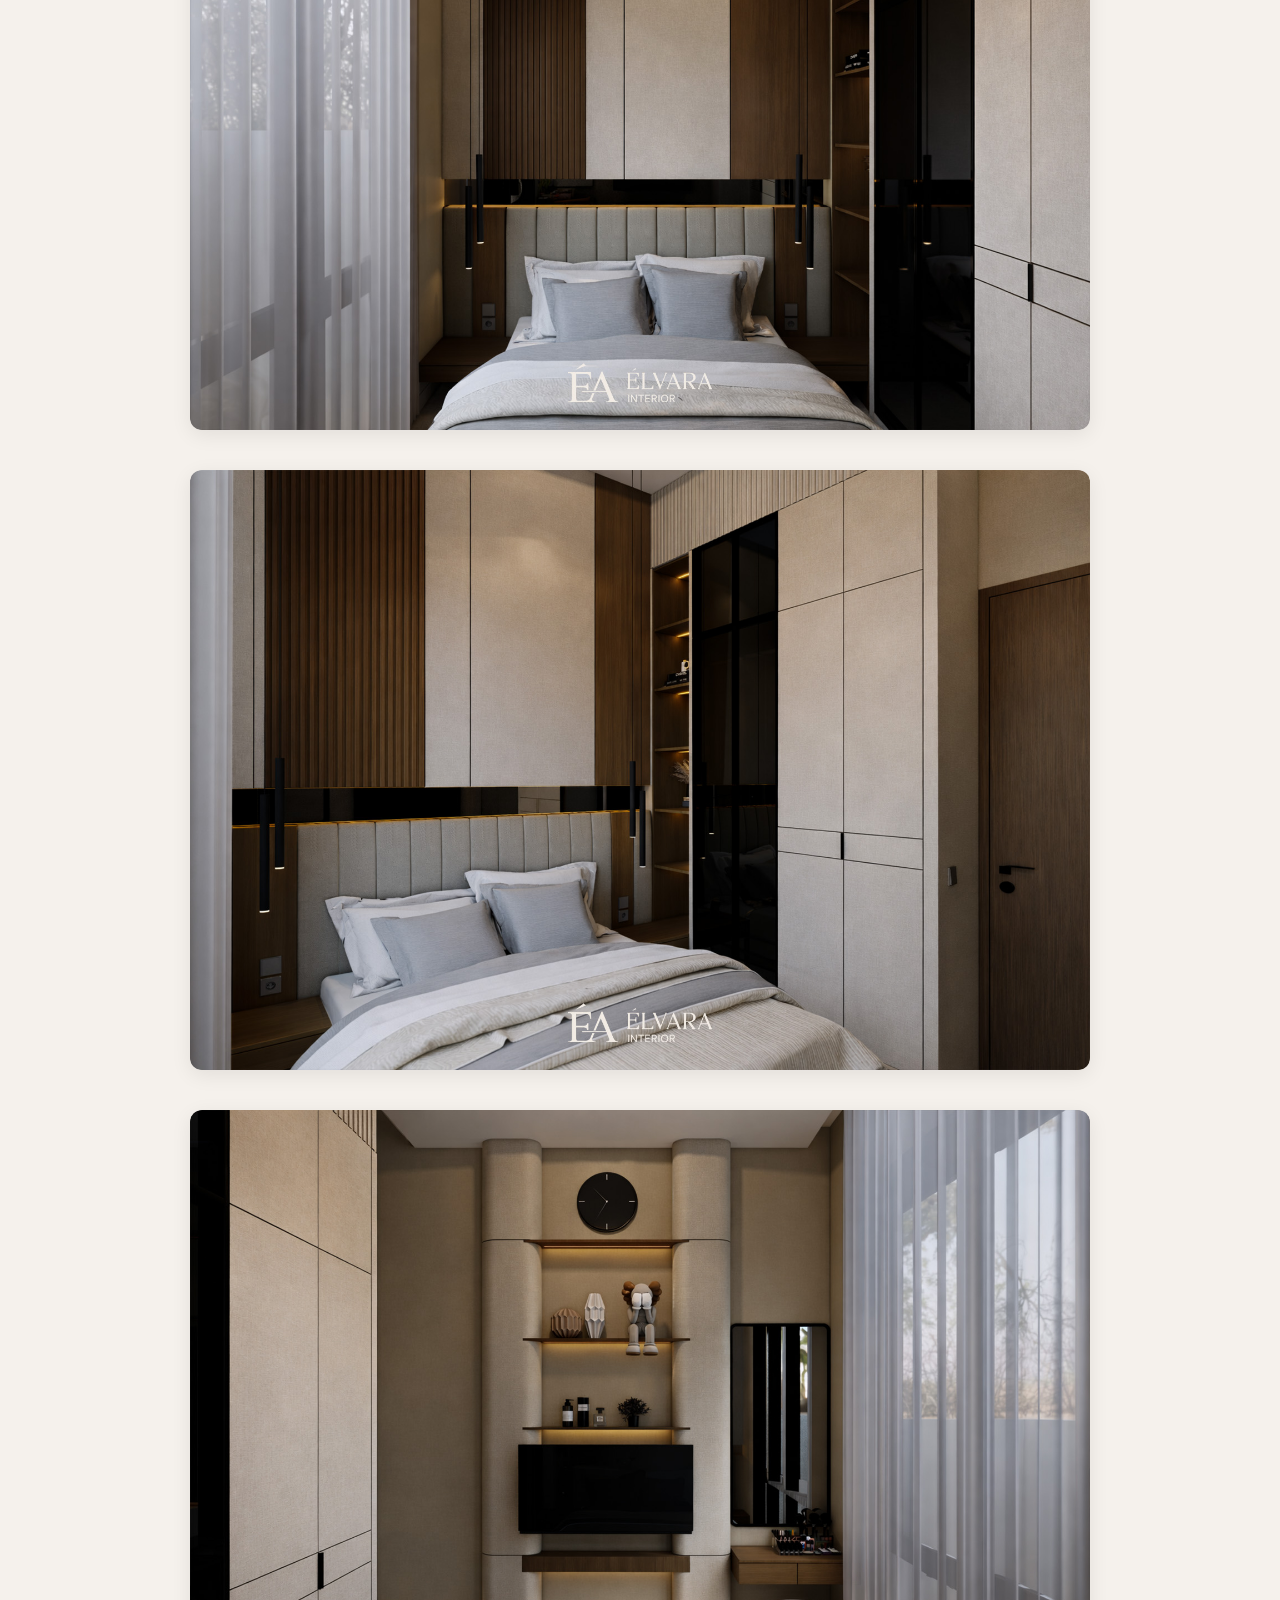
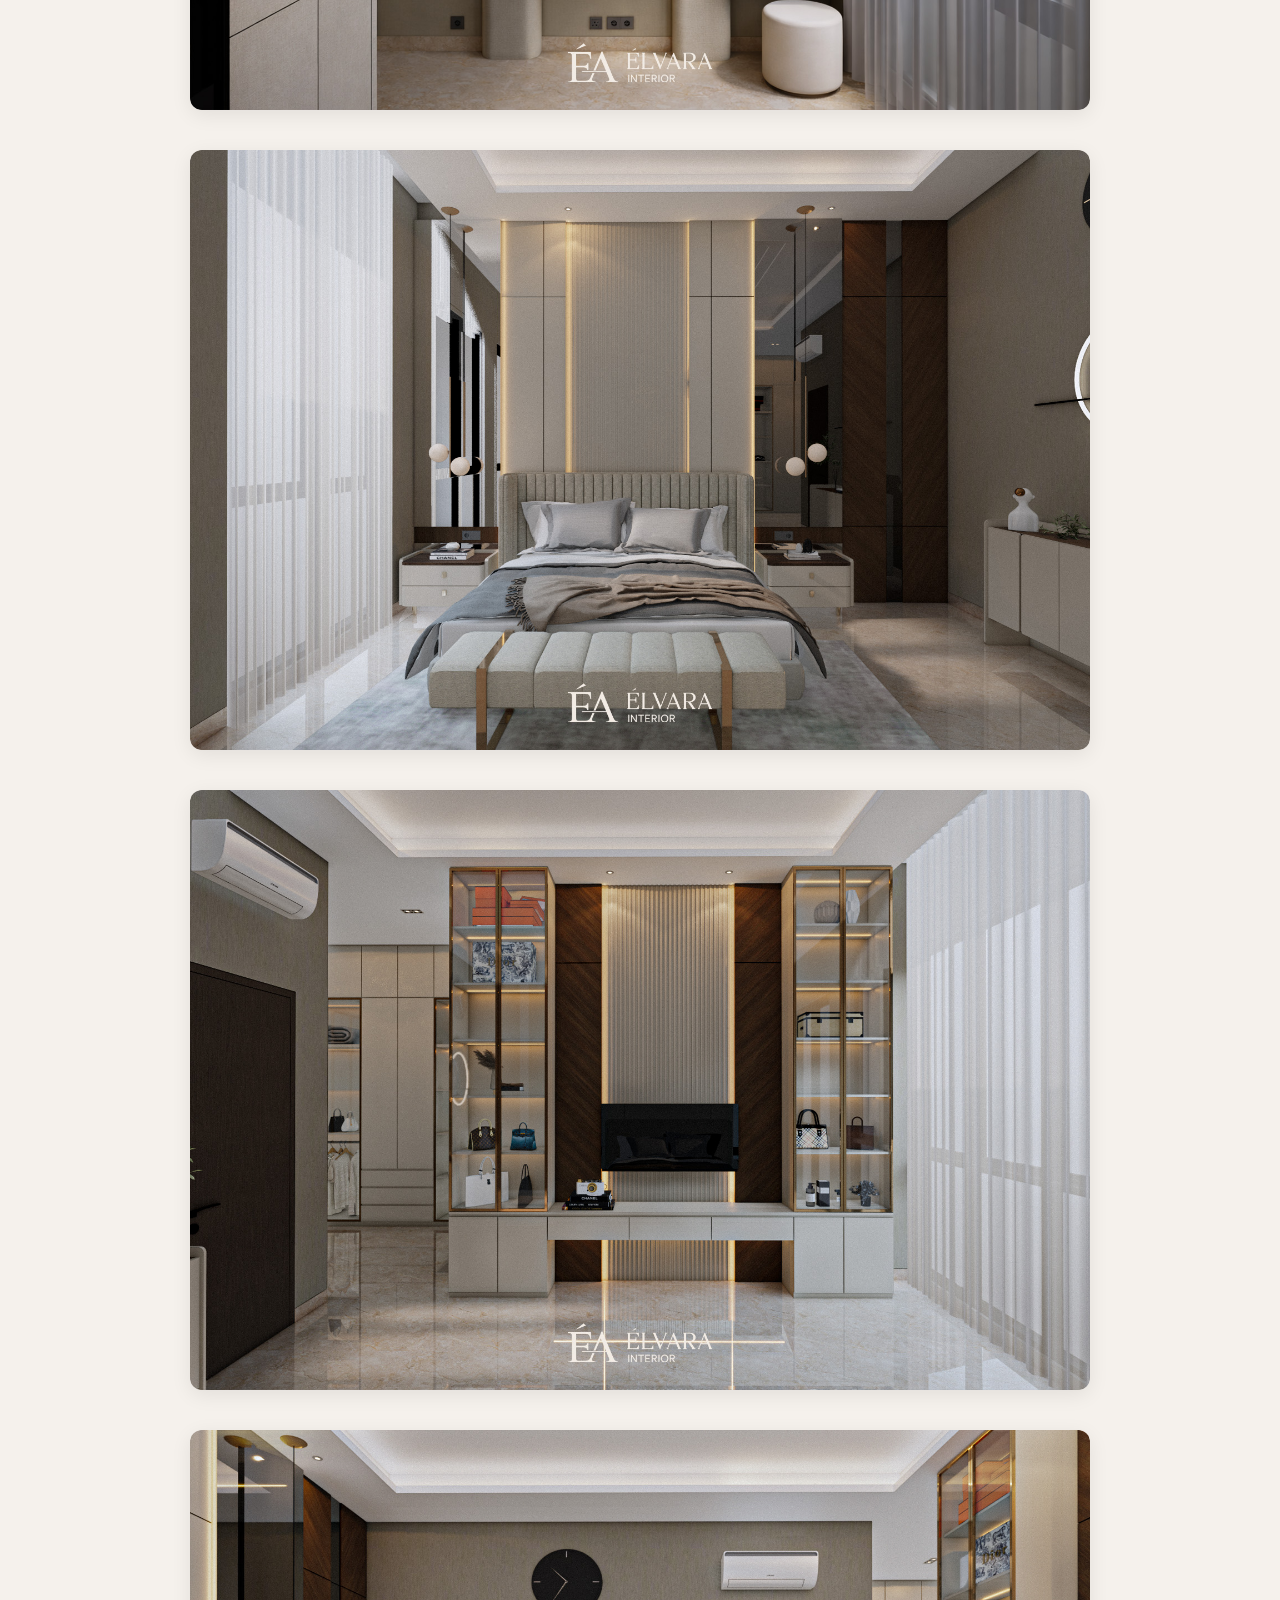
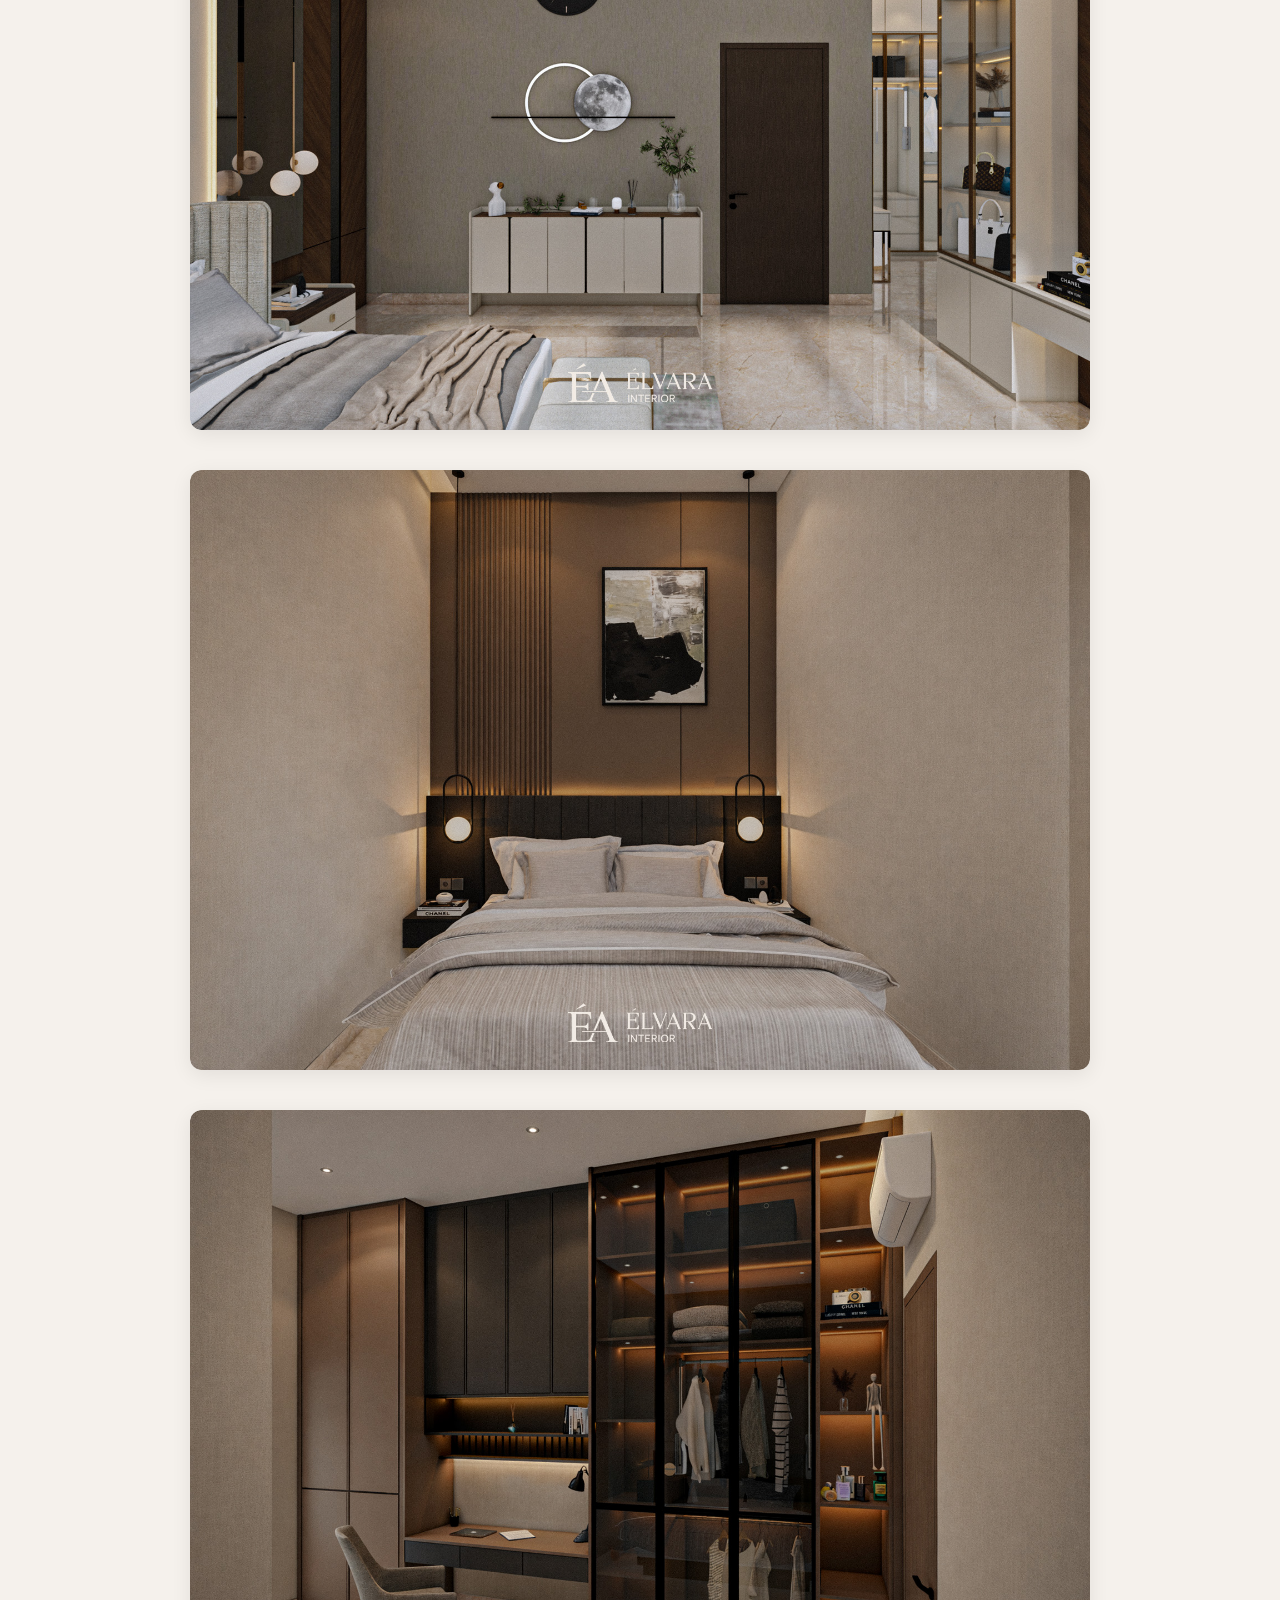
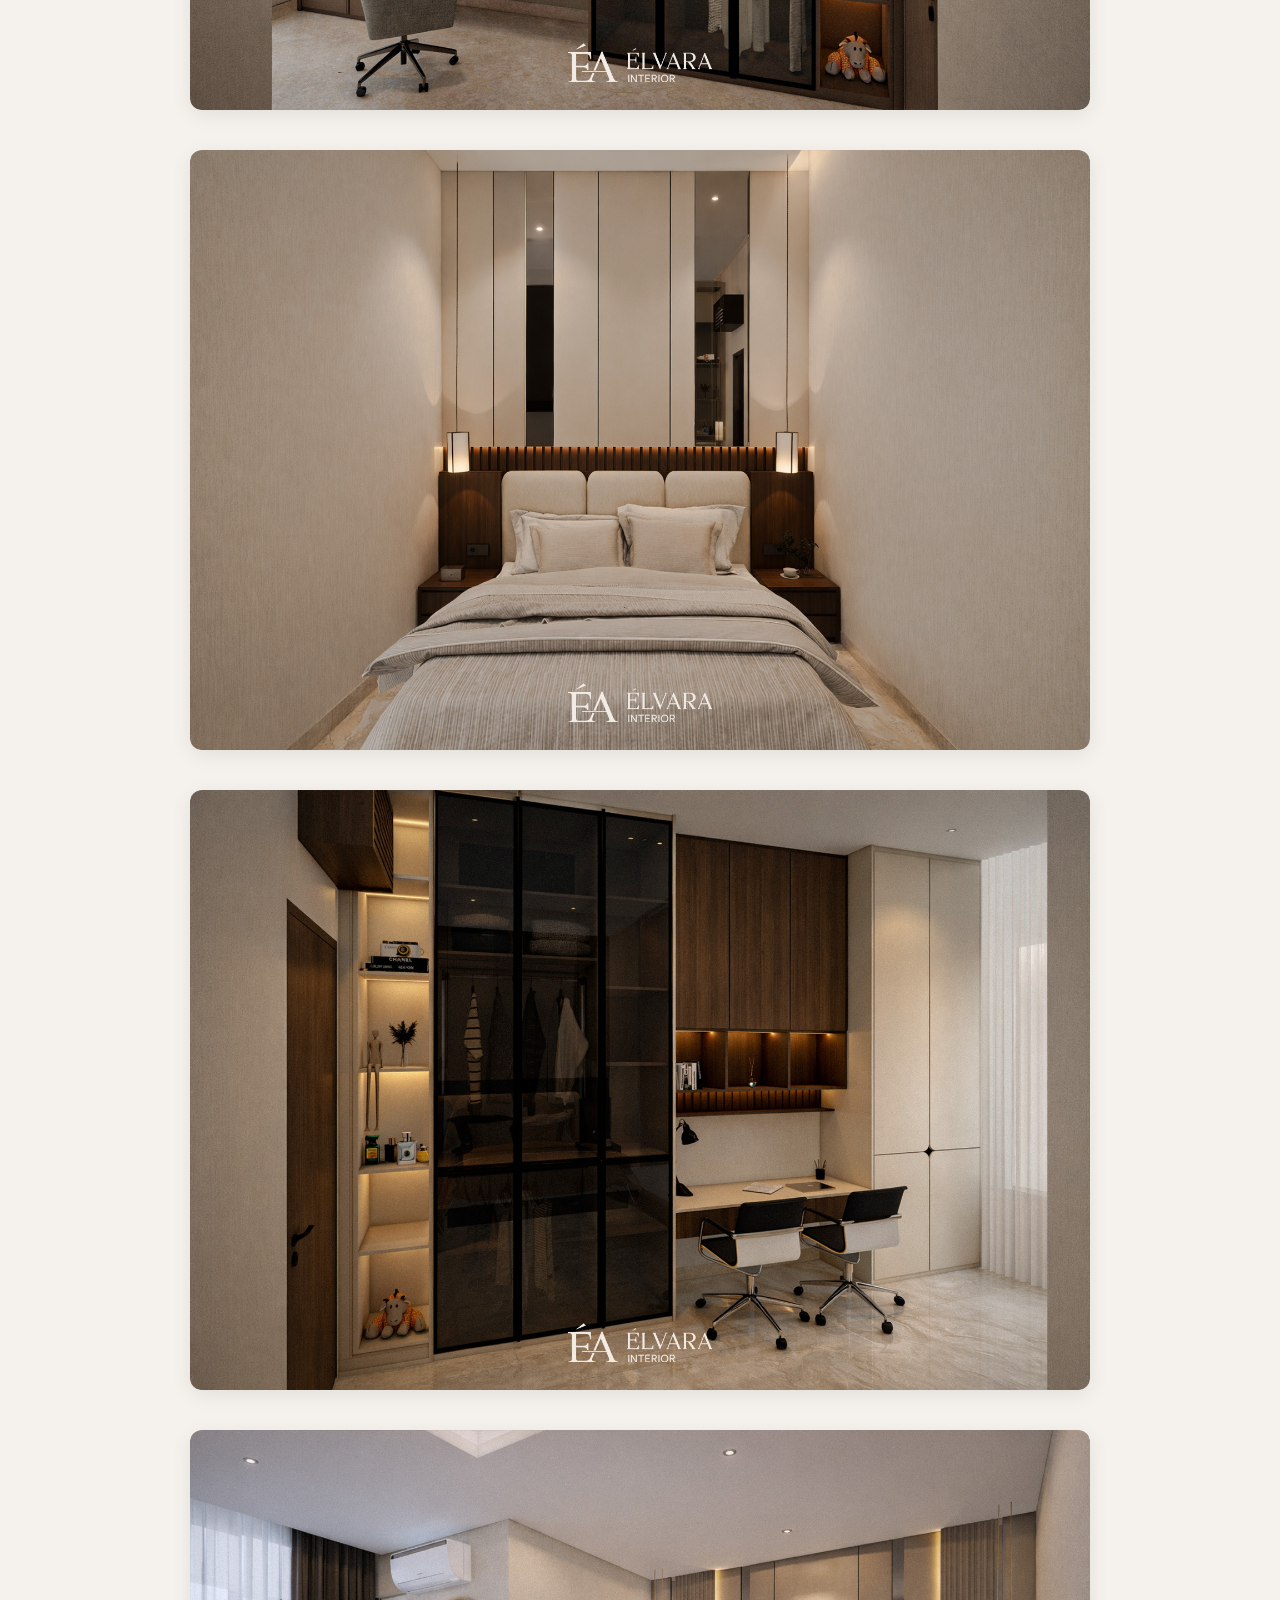
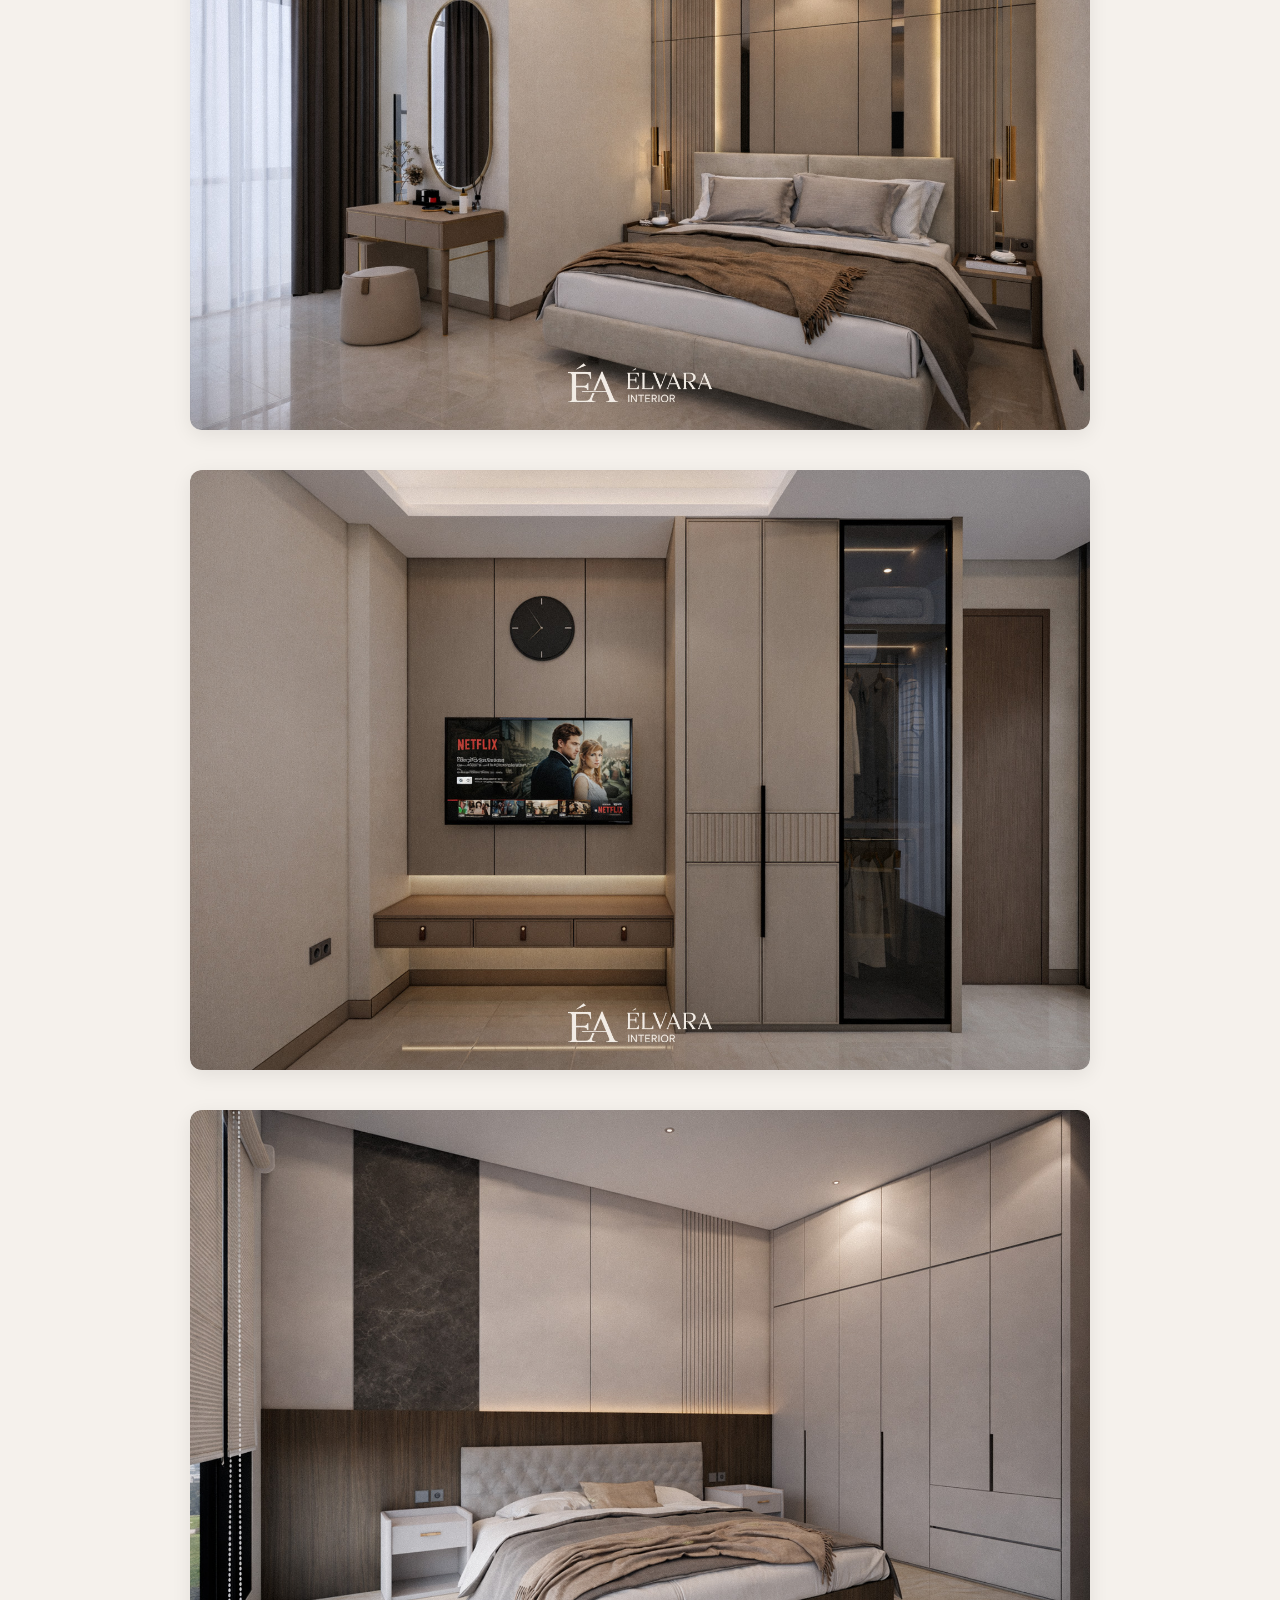
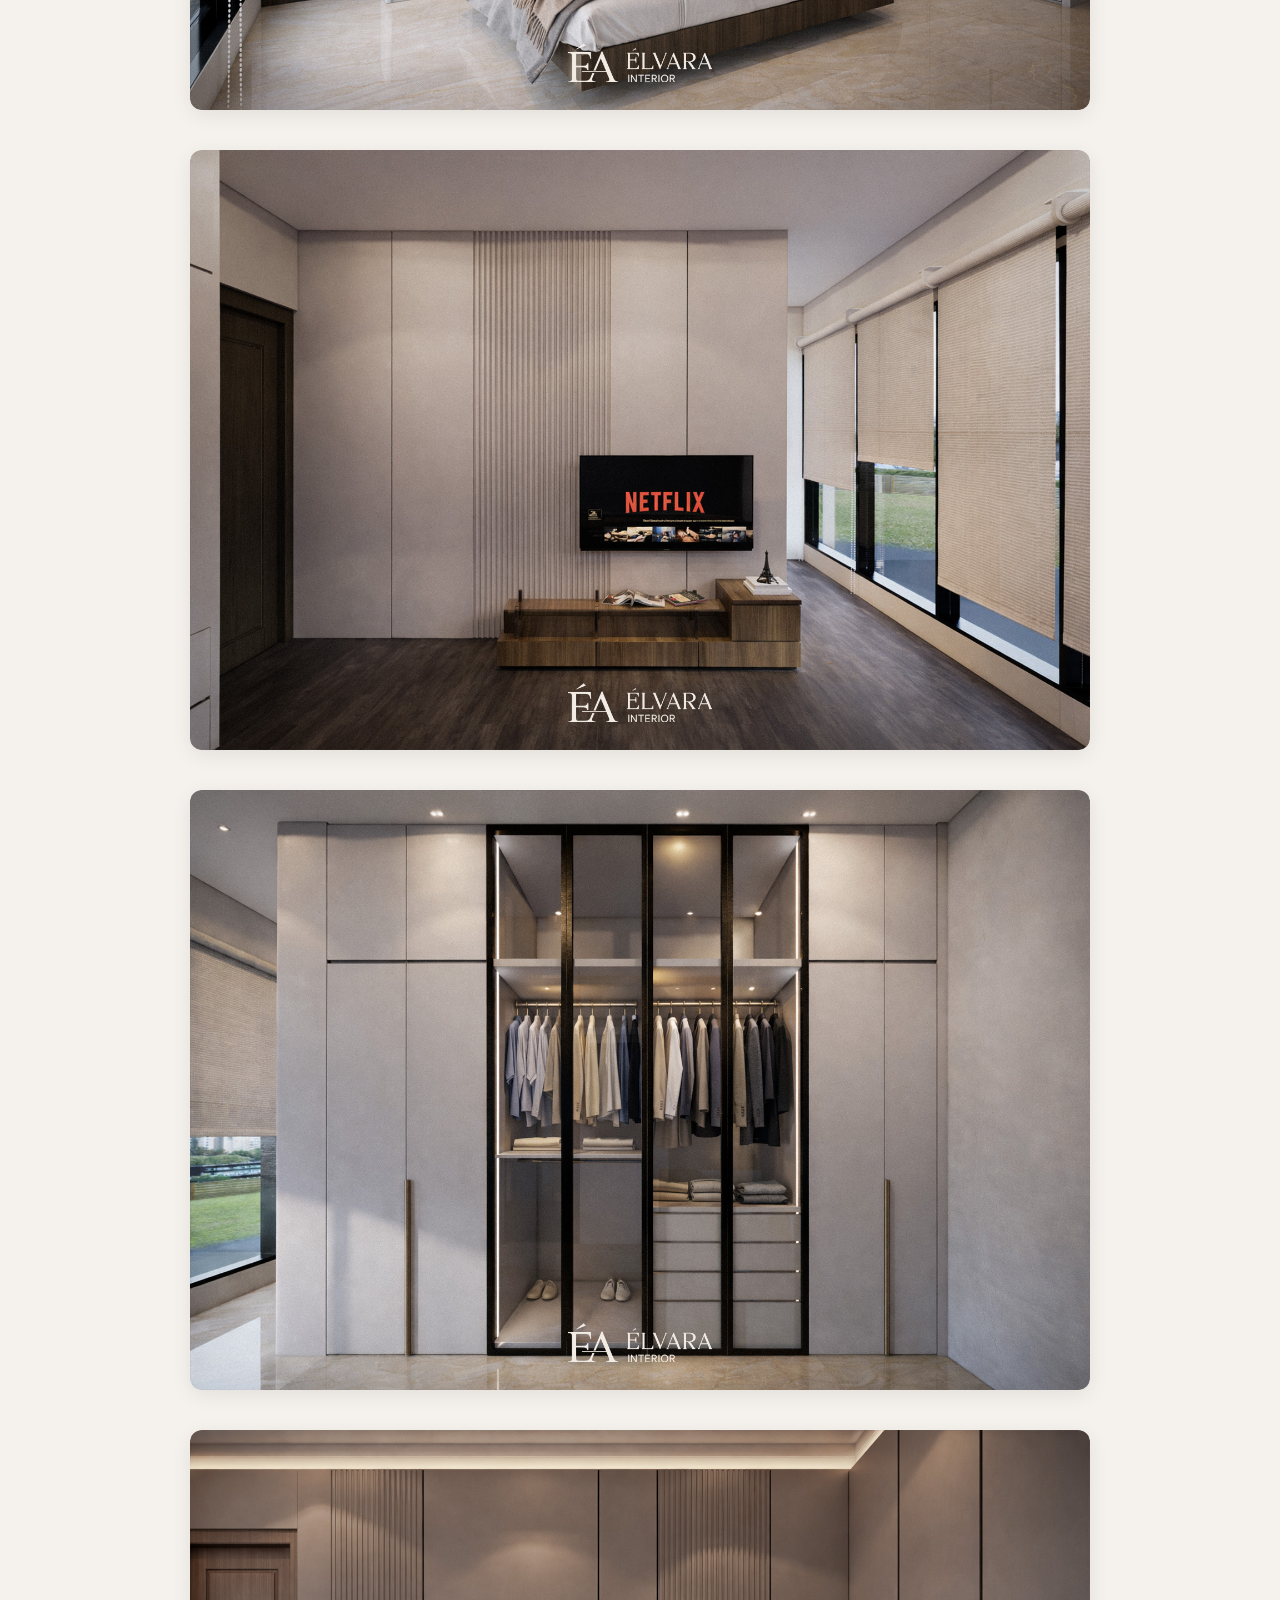
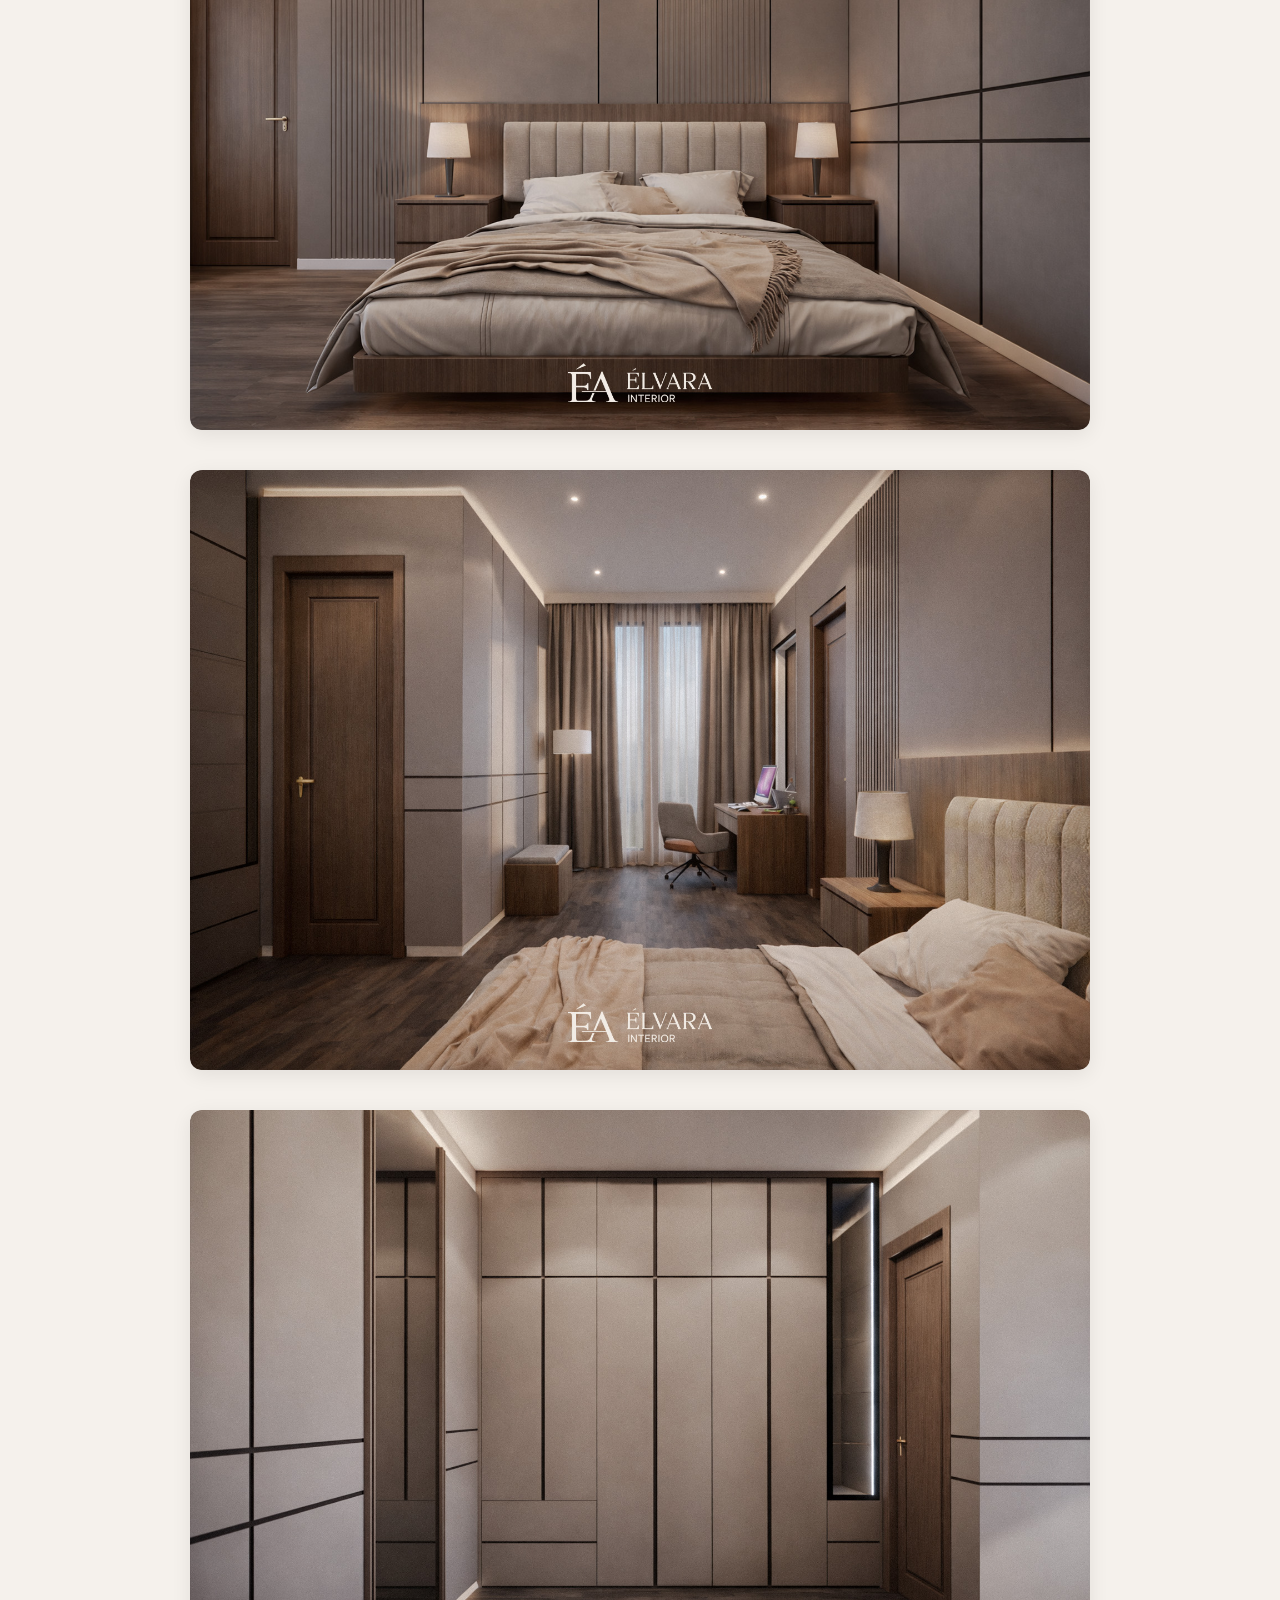
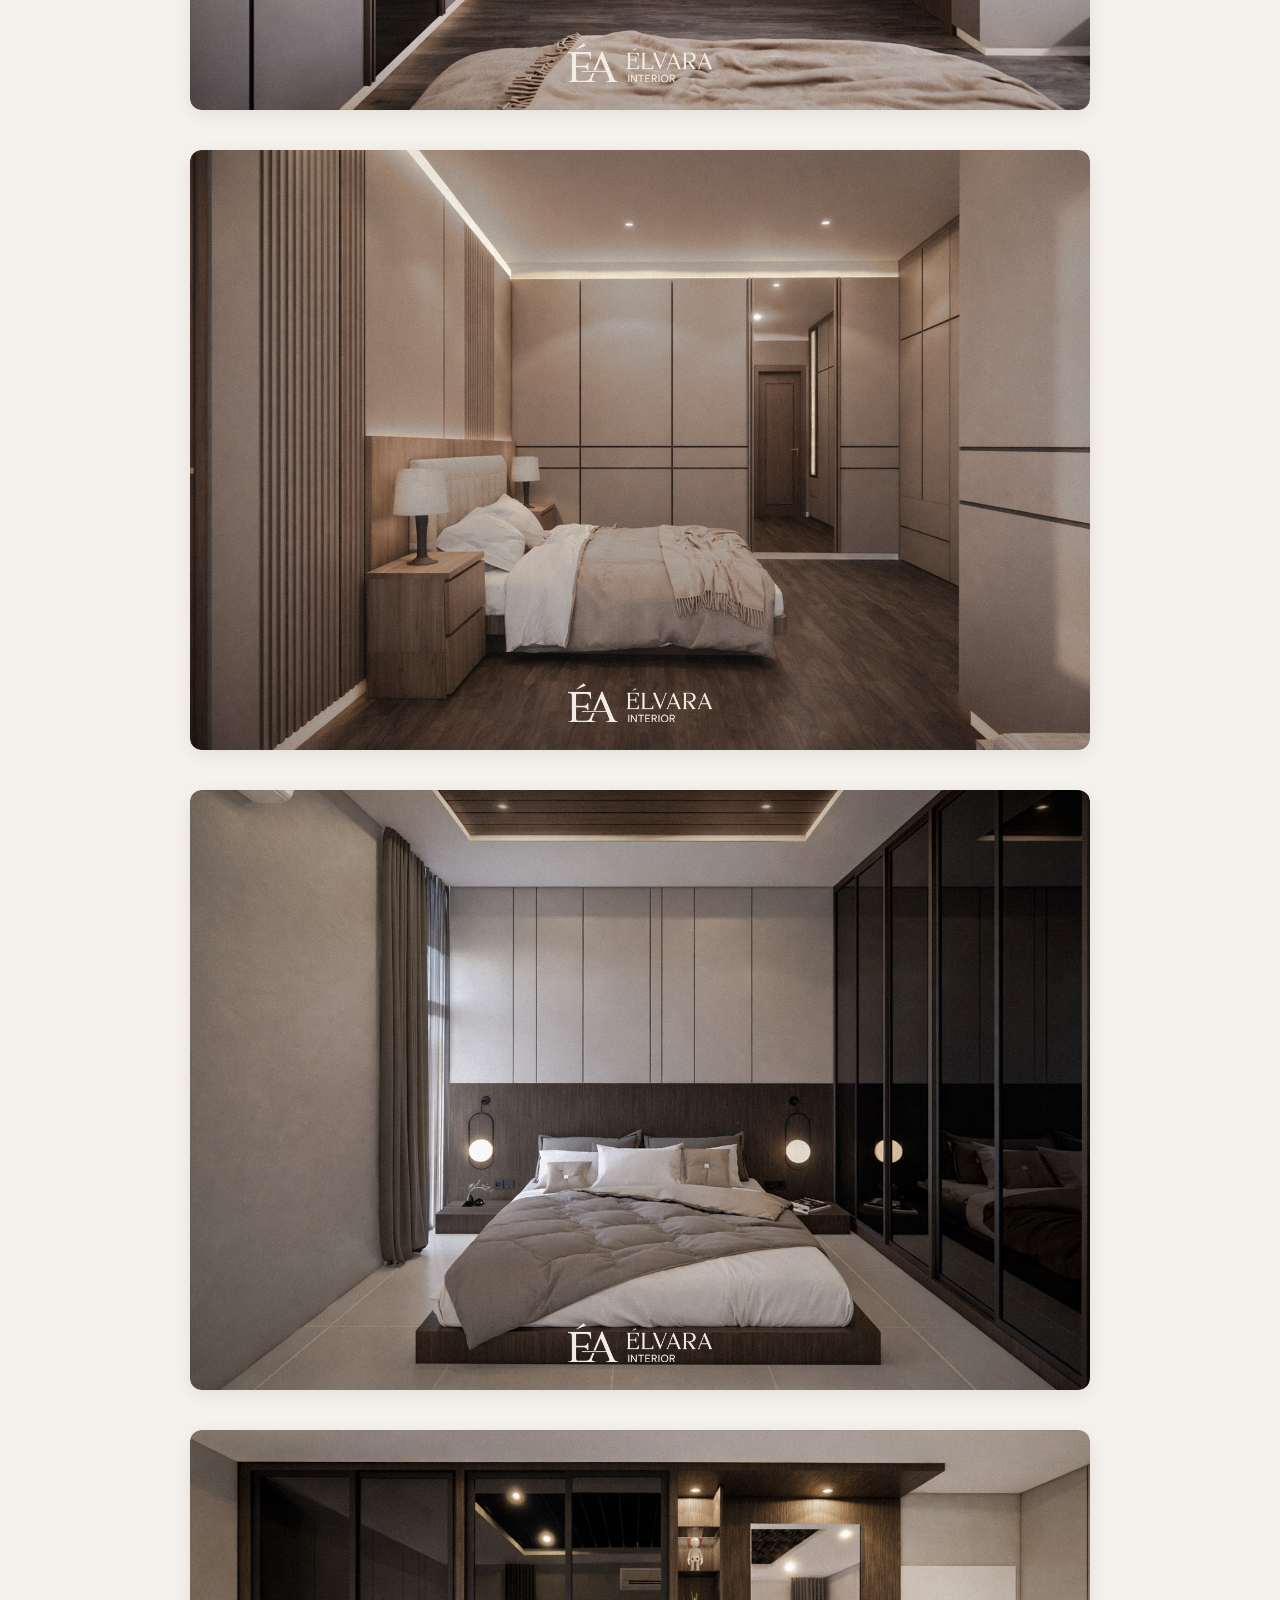
==== commit 790cfebe: "update bedroom" ====
--- a/bedroom.html
+++ b/bedroom.html
@@ -58,7 +58,7 @@
             </div>
 
             <div class="project">
-                <img src="Bedroom 16.jpg" alt="">
+                <img src="bedroom 16.jpg" alt="">
             </div>
 
             <div class="project">
@@ -66,7 +66,7 @@
             </div>
 
             <div class="project">
-                <img src="Bedroom 18.jpg" alt="">
+                <img src="bedroom 18.jpg" alt="">
             </div>
 
             <div class="project">
@@ -140,7 +140,7 @@
                 <img src="Bedroom 13.jpg" alt="">
             </div>
             <div class="project">
-                <img src="Bedroom 36.jpg" alt="">
+                <img src="bedroom 36.jpg" alt="">
             </div>
             <div class="project">
                 <img src="bedroom 37.jpg" alt="">
